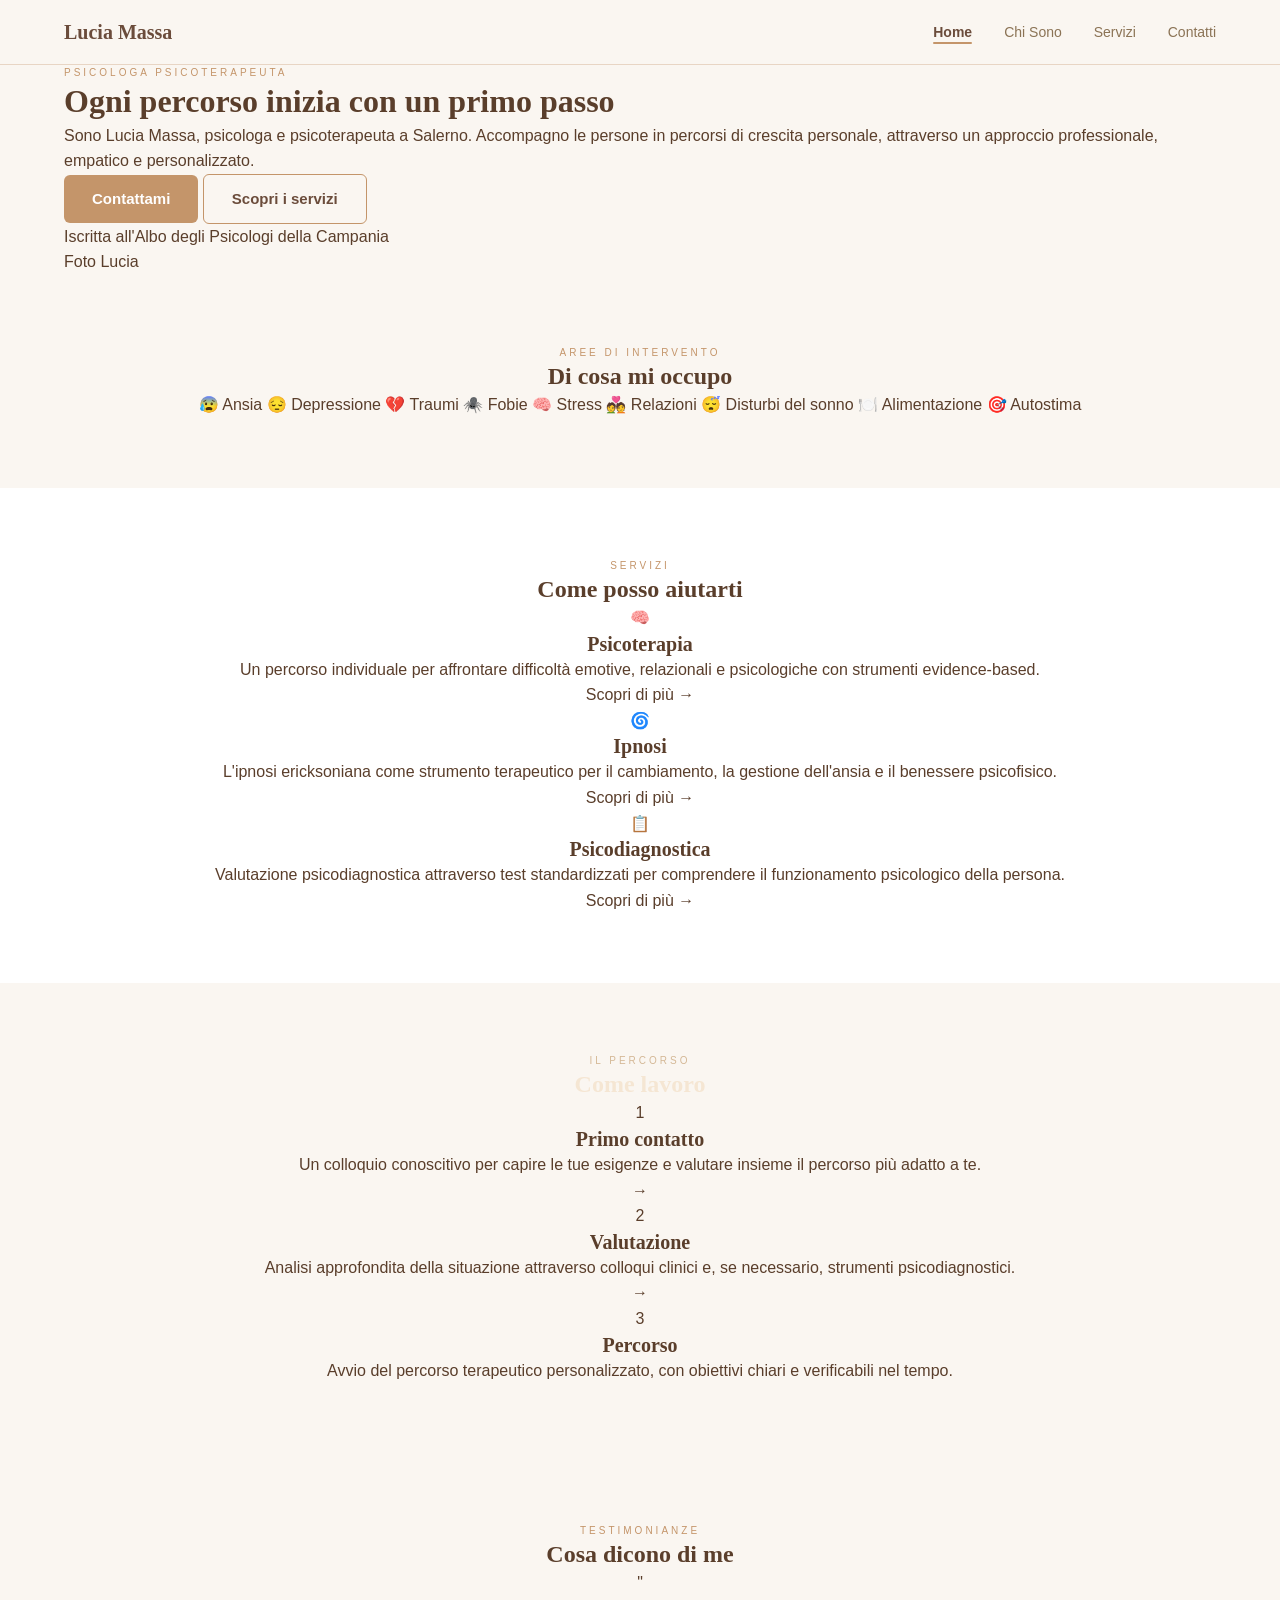
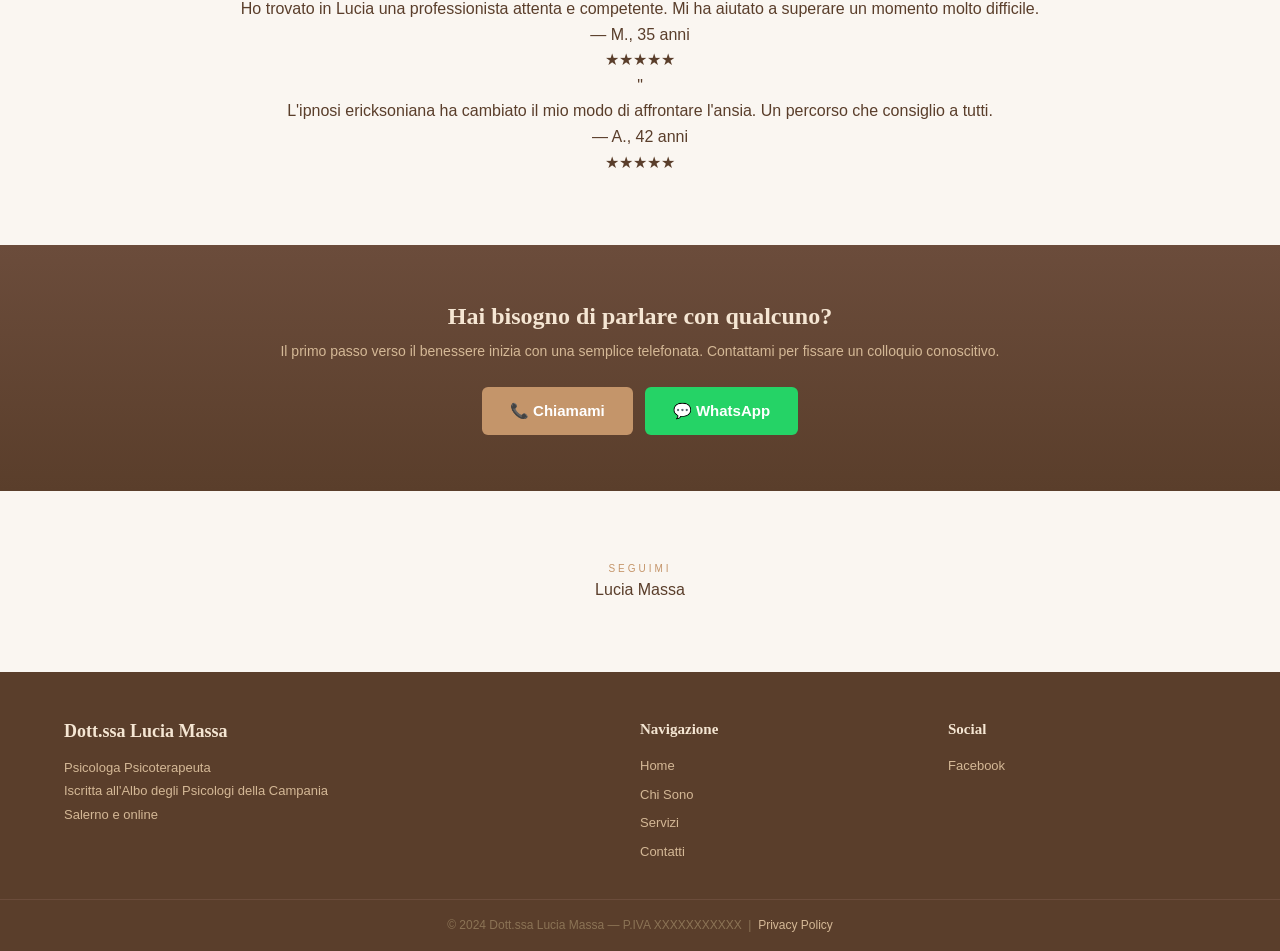
==== index.html @ ddd85e01 "feat: add homepage HTML with all 9 sections" ====
<!DOCTYPE html>
<html lang="it">
<head>
  <meta charset="UTF-8">
  <meta name="viewport" content="width=device-width, initial-scale=1.0">
  <title>Dott.ssa Lucia Massa — Psicologa Psicoterapeuta Salerno</title>
  <meta name="description" content="Dott.ssa Lucia Massa, Psicologa Psicoterapeuta a Salerno. Psicoterapia, ipnosi ericksoniana e psicodiagnostica per adulti. Prenota il tuo primo colloquio.">

  <!-- Open Graph -->
  <meta property="og:title" content="Dott.ssa Lucia Massa — Psicologa Psicoterapeuta Salerno">
  <meta property="og:description" content="Psicologa Psicoterapeuta a Salerno. Psicoterapia individuale, ipnosi ericksoniana e psicodiagnostica. Prenota il tuo primo colloquio.">
  <meta property="og:type" content="website">
  <meta property="og:locale" content="it_IT">

  <!-- Schema.org JSON-LD -->
  <script type="application/ld+json">
  {
    "@context": "https://schema.org",
    "@type": "PsychologicalTreatment",
    "name": "Studio di Psicologia e Psicoterapia Lucia Massa",
    "provider": {
      "@type": "Person",
      "name": "Lucia Massa",
      "jobTitle": "Psicologa Psicoterapeuta",
      "address": {
        "@type": "PostalAddress",
        "addressLocality": "Salerno",
        "addressCountry": "IT"
      }
    }
  }
  </script>

  <link rel="stylesheet" href="css/style.css">
</head>
<body>

  <!-- Skip link -->
  <a href="#main-content" class="skip-link">Vai al contenuto principale</a>

  <!-- Navbar -->
  <nav class="navbar">
    <div class="container">
      <a href="index.html" class="navbar-logo">Lucia Massa</a>
      <ul class="navbar-links">
        <li><a href="index.html" class="active">Home</a></li>
        <li><a href="chi-sono.html">Chi Sono</a></li>
        <li><a href="servizi.html">Servizi</a></li>
        <li><a href="contatti.html">Contatti</a></li>
      </ul>
      <button class="hamburger" aria-label="Apri menu di navigazione" aria-expanded="false">
        <span></span>
        <span></span>
        <span></span>
      </button>
    </div>
  </nav>

  <!-- Mobile overlay -->
  <div class="mobile-overlay" id="mobileOverlay"></div>

  <!-- Mobile menu -->
  <div class="mobile-menu" id="mobileMenu">
    <a href="index.html" class="active">Home</a>
    <a href="chi-sono.html">Chi Sono</a>
    <a href="servizi.html">Servizi</a>
    <a href="contatti.html">Contatti</a>
  </div>

  <!-- Main content -->
  <main id="main-content">

    <!-- Hero -->
    <section class="hero">
      <div class="container">
        <div class="hero-grid">
          <div class="hero-content">
            <p class="section-label">PSICOLOGA PSICOTERAPEUTA</p>
            <h1>Ogni percorso inizia con un primo passo</h1>
            <p class="hero-subtitle">Sono Lucia Massa, psicologa e psicoterapeuta a Salerno. Accompagno le persone in percorsi di crescita personale, attraverso un approccio professionale, empatico e personalizzato.</p>
            <div class="hero-buttons">
              <a href="contatti.html" class="btn btn-primary">Contattami</a>
              <a href="servizi.html" class="btn btn-outline">Scopri i servizi</a>
            </div>
            <p class="hero-albo">Iscritta all'Albo degli Psicologi della Campania</p>
          </div>
          <div class="hero-image">
            <div class="hero-image-placeholder" aria-label="Foto della Dott.ssa Lucia Massa">Foto Lucia</div>
          </div>
        </div>
      </div>
    </section>

    <!-- Aree di intervento -->
    <section class="aree section-padding fade-in">
      <div class="container" style="text-align: center;">
        <p class="section-label">AREE DI INTERVENTO</p>
        <h2 class="section-title">Di cosa mi occupo</h2>
        <div class="pill-list">
          <span class="pill">😰 Ansia</span>
          <span class="pill">😔 Depressione</span>
          <span class="pill">💔 Traumi</span>
          <span class="pill">🕷️ Fobie</span>
          <span class="pill">🧠 Stress</span>
          <span class="pill">💑 Relazioni</span>
          <span class="pill">😴 Disturbi del sonno</span>
          <span class="pill">🍽️ Alimentazione</span>
          <span class="pill">🎯 Autostima</span>
        </div>
      </div>
    </section>

    <!-- Servizi preview -->
    <section class="servizi-preview section-padding fade-in" style="background-color: var(--white);">
      <div class="container" style="text-align: center;">
        <p class="section-label">SERVIZI</p>
        <h2 class="section-title">Come posso aiutarti</h2>
        <div class="cards-row">
          <a href="servizi.html#psicoterapia" class="service-card">
            <div class="service-icon">🧠</div>
            <h3>Psicoterapia</h3>
            <p>Un percorso individuale per affrontare difficoltà emotive, relazionali e psicologiche con strumenti evidence-based.</p>
            <span class="card-link">Scopri di più →</span>
          </a>
          <a href="servizi.html#ipnosi" class="service-card">
            <div class="service-icon">🌀</div>
            <h3>Ipnosi</h3>
            <p>L'ipnosi ericksoniana come strumento terapeutico per il cambiamento, la gestione dell'ansia e il benessere psicofisico.</p>
            <span class="card-link">Scopri di più →</span>
          </a>
          <a href="servizi.html#psicodiagnostica" class="service-card">
            <div class="service-icon">📋</div>
            <h3>Psicodiagnostica</h3>
            <p>Valutazione psicodiagnostica attraverso test standardizzati per comprendere il funzionamento psicologico della persona.</p>
            <span class="card-link">Scopri di più →</span>
          </a>
        </div>
      </div>
    </section>

    <!-- Come lavoro -->
    <section class="come-lavoro section-padding fade-in">
      <div class="container" style="text-align: center;">
        <p class="section-label" style="color: var(--bg-warm);">IL PERCORSO</p>
        <h2 style="color: var(--bg-secondary);">Come lavoro</h2>
        <div class="steps-row">
          <div class="step">
            <div class="step-number">1</div>
            <h3>Primo contatto</h3>
            <p>Un colloquio conoscitivo per capire le tue esigenze e valutare insieme il percorso più adatto a te.</p>
          </div>
          <span class="step-arrow">→</span>
          <div class="step">
            <div class="step-number">2</div>
            <h3>Valutazione</h3>
            <p>Analisi approfondita della situazione attraverso colloqui clinici e, se necessario, strumenti psicodiagnostici.</p>
          </div>
          <span class="step-arrow">→</span>
          <div class="step">
            <div class="step-number">3</div>
            <h3>Percorso</h3>
            <p>Avvio del percorso terapeutico personalizzato, con obiettivi chiari e verificabili nel tempo.</p>
          </div>
        </div>
      </div>
    </section>

    <!-- Testimonial -->
    <section class="testimonial section-padding fade-in">
      <div class="container" style="text-align: center;">
        <p class="section-label">TESTIMONIANZE</p>
        <h2 class="section-title">Cosa dicono di me</h2>
        <div class="testimonial-grid">
          <div class="testimonial-card">
            <div class="quote-mark">"</div>
            <p class="quote-text">Ho trovato in Lucia una professionista attenta e competente. Mi ha aiutato a superare un momento molto difficile.</p>
            <p class="quote-author">— M., 35 anni</p>
            <p class="stars">★★★★★</p>
          </div>
          <div class="testimonial-card">
            <div class="quote-mark">"</div>
            <p class="quote-text">L'ipnosi ericksoniana ha cambiato il mio modo di affrontare l'ansia. Un percorso che consiglio a tutti.</p>
            <p class="quote-author">— A., 42 anni</p>
            <p class="stars">★★★★★</p>
          </div>
        </div>
      </div>
    </section>

    <!-- CTA finale -->
    <section class="cta-section fade-in">
      <div class="container">
        <h2>Hai bisogno di parlare con qualcuno?</h2>
        <p>Il primo passo verso il benessere inizia con una semplice telefonata. Contattami per fissare un colloquio conoscitivo.</p>
        <div class="cta-buttons">
          <a href="tel:+39XXXXXXXXXX" class="btn btn-primary">📞 Chiamami</a>
          <a href="https://wa.me/39XXXXXXXXXX" class="btn btn-whatsapp" target="_blank" rel="noopener">💬 WhatsApp</a>
        </div>
      </div>
    </section>

    <!-- Social -->
    <section class="social-section section-padding fade-in">
      <div class="container" style="text-align: center;">
        <p class="section-label">SEGUIMI</p>
        <div class="fb-embed-wrapper">
          <!-- Facebook Page Plugin -->
          <div
            class="fb-page"
            data-href="https://www.facebook.com/lucia.massa.106"
            data-tabs="timeline"
            data-width="500"
            data-height="300"
            data-small-header="false"
            data-adapt-container-width="true"
            data-hide-cover="false"
            data-show-facepile="true">
            <blockquote cite="https://www.facebook.com/lucia.massa.106" class="fb-xfbml-parse-ignore">
              <a href="https://www.facebook.com/lucia.massa.106">Lucia Massa</a>
            </blockquote>
          </div>
        </div>
      </div>
    </section>

  </main>

  <!-- Footer -->
  <footer class="footer">
    <div class="container">
      <div class="footer-grid">
        <div class="footer-brand">
          <h3>Dott.ssa Lucia Massa</h3>
          <p>Psicologa Psicoterapeuta<br>
          Iscritta all'Albo degli Psicologi della Campania<br>
          Salerno e online</p>
        </div>
        <div class="footer-nav">
          <h4>Navigazione</h4>
          <nav aria-label="Footer navigation">
            <a href="index.html">Home</a>
            <a href="chi-sono.html">Chi Sono</a>
            <a href="servizi.html">Servizi</a>
            <a href="contatti.html">Contatti</a>
          </nav>
        </div>
        <div class="footer-social">
          <h4>Social</h4>
          <a href="https://www.facebook.com/lucia.massa.106" target="_blank" rel="noopener">Facebook</a>
        </div>
      </div>
    </div>
    <div class="footer-bottom">
      <div class="container">
        <p>© 2024 Dott.ssa Lucia Massa — P.IVA XXXXXXXXXXX &nbsp;|&nbsp; <a href="privacy.html">Privacy Policy</a></p>
      </div>
    </div>
  </footer>

  <!-- Facebook SDK -->
  <div id="fb-root"></div>
  <script async defer crossorigin="anonymous" src="https://connect.facebook.net/it_IT/sdk.js#xfbml=1&version=v19.0"></script>

  <script src="js/main.js" defer></script>

</body>
</html>
---- css/style.css ----
/* ===========================
   CSS RESET
   =========================== */
*, *::before, *::after { margin: 0; padding: 0; box-sizing: border-box; }

/* ===========================
   CUSTOM PROPERTIES
   =========================== */
:root {
  --text-dark: #5a3e2b;
  --text-mid: #6b4c3b;
  --text-light: #8b7355;
  --accent: #c4956a;
  --accent-hover: #b8856a;
  --bg-primary: #faf6f1;
  --bg-secondary: #f5e6d3;
  --bg-tertiary: #e8d5c4;
  --bg-warm: #d4b896;
  --dark-bg: #5a3e2b;
  --dark-mid: #6b4c3b;
  --whatsapp: #25d366;
  --white: #ffffff;
  --shadow-sm: 0 1px 3px rgba(0,0,0,0.06);
  --shadow-md: 0 4px 12px rgba(0,0,0,0.08);
  --shadow-lg: 0 8px 24px rgba(0,0,0,0.12);
  --radius-sm: 6px;
  --radius-md: 10px;
  --radius-lg: 16px;
  --radius-full: 50%;
  --transition: 0.3s ease;
  --max-width: 1200px;
  --font-heading: Georgia, "Times New Roman", serif;
  --font-body: -apple-system, BlinkMacSystemFont, "Segoe UI", Roboto, "Helvetica Neue", Arial, sans-serif;
}

/* ===========================
   BASE
   =========================== */
html {
  scroll-behavior: smooth;
}

body {
  font-family: var(--font-body);
  color: var(--text-dark);
  background-color: var(--bg-primary);
  line-height: 1.6;
  -webkit-font-smoothing: antialiased;
  -moz-osx-font-smoothing: grayscale;
}

img {
  max-width: 100%;
  height: auto;
  display: block;
}

a {
  color: inherit;
  text-decoration: none;
}

ul {
  list-style: none;
}

/* ===========================
   TYPOGRAPHY
   =========================== */
h1, h2, h3, h4 {
  font-family: var(--font-heading);
  color: var(--text-dark);
  line-height: 1.3;
}

h1 { font-size: 2rem; }
h2 { font-size: 1.5rem; }
h3 { font-size: 1.25rem; }

.section-label {
  font-size: 0.625rem;
  color: var(--accent);
  letter-spacing: 3px;
  text-transform: uppercase;
}

.section-title {
  font-family: var(--font-heading);
  font-size: 1.5rem;
  color: var(--text-dark);
}

.section-subtitle {
  font-size: 0.875rem;
  color: var(--text-light);
}

/* ===========================
   LAYOUT
   =========================== */
.container {
  max-width: var(--max-width);
  margin: 0 auto;
  padding: 0 24px;
}

.section-padding {
  padding: 70px 0;
}

/* ===========================
   BUTTONS
   =========================== */
.btn {
  display: inline-flex;
  align-items: center;
  justify-content: center;
  gap: 0.5rem;
  padding: 12px 28px;
  border-radius: var(--radius-sm);
  font-size: 0.9375rem;
  font-weight: 600;
  cursor: pointer;
  transition: var(--transition);
  border: none;
  text-decoration: none;
}

.btn:hover {
  transform: translateY(-1px);
  box-shadow: var(--shadow-md);
}

.btn-primary {
  background-color: var(--accent);
  color: var(--white);
}

.btn-primary:hover {
  background-color: var(--accent-hover);
}

.btn-outline {
  background-color: transparent;
  color: var(--text-mid);
  border: 1.5px solid var(--accent);
}

.btn-outline:hover {
  background-color: var(--accent);
  color: var(--white);
}

.btn-whatsapp {
  background-color: #25d366;
  color: var(--white);
}

.btn-whatsapp:hover {
  background-color: #1fb855;
}

/* ===========================
   SKIP LINK
   =========================== */
.skip-link {
  position: absolute;
  top: -100%;
  left: 0;
  background-color: var(--accent);
  color: var(--white);
  padding: 8px 16px;
  z-index: 1000;
}

.skip-link:focus {
  top: 0;
}

/* ===========================
   SCROLL ANIMATIONS
   =========================== */
.fade-in {
  opacity: 0;
  transform: translateY(20px);
  transition: opacity 0.6s ease, transform 0.6s ease;
}

.fade-in.visible {
  opacity: 1;
  transform: translateY(0);
}

@media (prefers-reduced-motion: reduce) {
  .fade-in {
    opacity: 1;
    transform: none;
    transition: none;
  }
}

/* ===========================
   NAVBAR
   =========================== */
.navbar {
  position: sticky;
  top: 0;
  z-index: 100;
  background-color: var(--bg-primary);
  border-bottom: 1px solid var(--bg-tertiary);
  transition: box-shadow var(--transition);
}

.navbar.scrolled {
  box-shadow: var(--shadow-md);
}

.navbar .container {
  display: flex;
  justify-content: space-between;
  align-items: center;
  padding-top: 16px;
  padding-bottom: 16px;
}

.navbar-logo {
  font-family: var(--font-heading);
  font-size: 1.25rem;
  font-weight: bold;
  color: var(--text-mid);
}

.navbar-links {
  display: flex;
  gap: 2rem;
}

.navbar-links a {
  font-size: 0.875rem;
  color: var(--text-light);
  transition: color var(--transition);
  position: relative;
}

.navbar-links a:hover,
.navbar-links a.active {
  color: var(--text-mid);
  font-weight: 600;
}

.navbar-links a.active::after {
  content: "";
  position: absolute;
  bottom: -4px;
  left: 0;
  right: 0;
  height: 2px;
  background-color: var(--accent);
  border-radius: 1px;
}

/* ===========================
   HAMBURGER
   =========================== */
.hamburger {
  display: none;
  flex-direction: column;
  gap: 5px;
  cursor: pointer;
  padding: 4px;
  background: none;
  border: none;
}

.hamburger span {
  display: block;
  width: 24px;
  height: 2px;
  background-color: var(--text-mid);
  transition: transform var(--transition), opacity var(--transition);
}

.hamburger.open span:first-child {
  transform: rotate(45deg) translate(5px, 5px);
}

.hamburger.open span:nth-child(2) {
  opacity: 0;
}

.hamburger.open span:last-child {
  transform: rotate(-45deg) translate(5px, -5px);
}

/* ===========================
   MOBILE MENU
   =========================== */
.mobile-menu {
  position: fixed;
  top: 0;
  right: -100%;
  width: 280px;
  height: 100vh;
  background-color: var(--bg-primary);
  z-index: 99;
  padding: 80px 32px 32px;
  transition: right var(--transition);
  box-shadow: var(--shadow-lg);
}

.mobile-menu.open {
  right: 0;
}

.mobile-menu a {
  display: block;
  font-size: 1.125rem;
  color: var(--text-mid);
  padding: 16px 0;
  border-bottom: 1px solid var(--bg-tertiary);
  transition: color var(--transition);
}

.mobile-menu a:hover,
.mobile-menu a.active {
  color: var(--accent);
  font-weight: bold;
}

.mobile-overlay {
  display: none;
  position: fixed;
  inset: 0;
  background-color: rgba(0, 0, 0, 0.4);
  z-index: 98;
}

.mobile-overlay.open {
  display: block;
}

/* ===========================
   FOOTER
   =========================== */
.footer {
  background-color: var(--dark-bg);
  color: var(--bg-warm);
  padding: 48px 0 0;
}

.footer-grid {
  display: grid;
  grid-template-columns: 2fr 1fr 1fr;
  gap: 40px;
  padding-bottom: 32px;
}

.footer-brand h3 {
  font-family: var(--font-heading);
  color: var(--bg-secondary);
  font-size: 1.125rem;
  margin-bottom: 0.75rem;
}

.footer-brand p {
  font-size: 0.8125rem;
  line-height: 1.8;
  color: var(--bg-warm);
}

.footer-nav h4,
.footer-social h4 {
  font-family: var(--font-heading);
  color: var(--bg-secondary);
  font-size: 0.9375rem;
  margin-bottom: 0.75rem;
}

.footer-nav a,
.footer-social a {
  display: block;
  font-size: 0.8125rem;
  color: var(--bg-warm);
  padding: 4px 0;
  transition: color var(--transition);
}

.footer-nav a:hover,
.footer-social a:hover {
  color: var(--accent);
}

.footer-bottom {
  border-top: 1px solid var(--dark-mid);
  padding: 16px 0;
  text-align: center;
  font-size: 0.75rem;
  color: var(--text-light);
}

.footer-bottom a {
  color: var(--bg-warm);
  transition: color var(--transition);
}

.footer-bottom a:hover {
  color: var(--accent);
}

/* ===========================
   PAGE HEADER
   =========================== */
.page-header {
  background: linear-gradient(var(--bg-secondary), var(--bg-tertiary));
  padding: 48px 0;
  text-align: center;
}

/* ===========================
   CTA SECTION
   =========================== */
.cta-section {
  background: linear-gradient(var(--dark-mid), var(--dark-bg));
  padding: 56px 0;
  text-align: center;
}

.cta-section h2 {
  font-family: var(--font-heading);
  color: var(--bg-secondary);
  font-size: 1.5rem;
  margin-bottom: 0.5rem;
}

.cta-section p {
  color: var(--bg-warm);
  font-size: 0.875rem;
  margin-bottom: 1.5rem;
}

.cta-buttons {
  display: flex;
  gap: 12px;
  justify-content: center;
  flex-wrap: wrap;
}
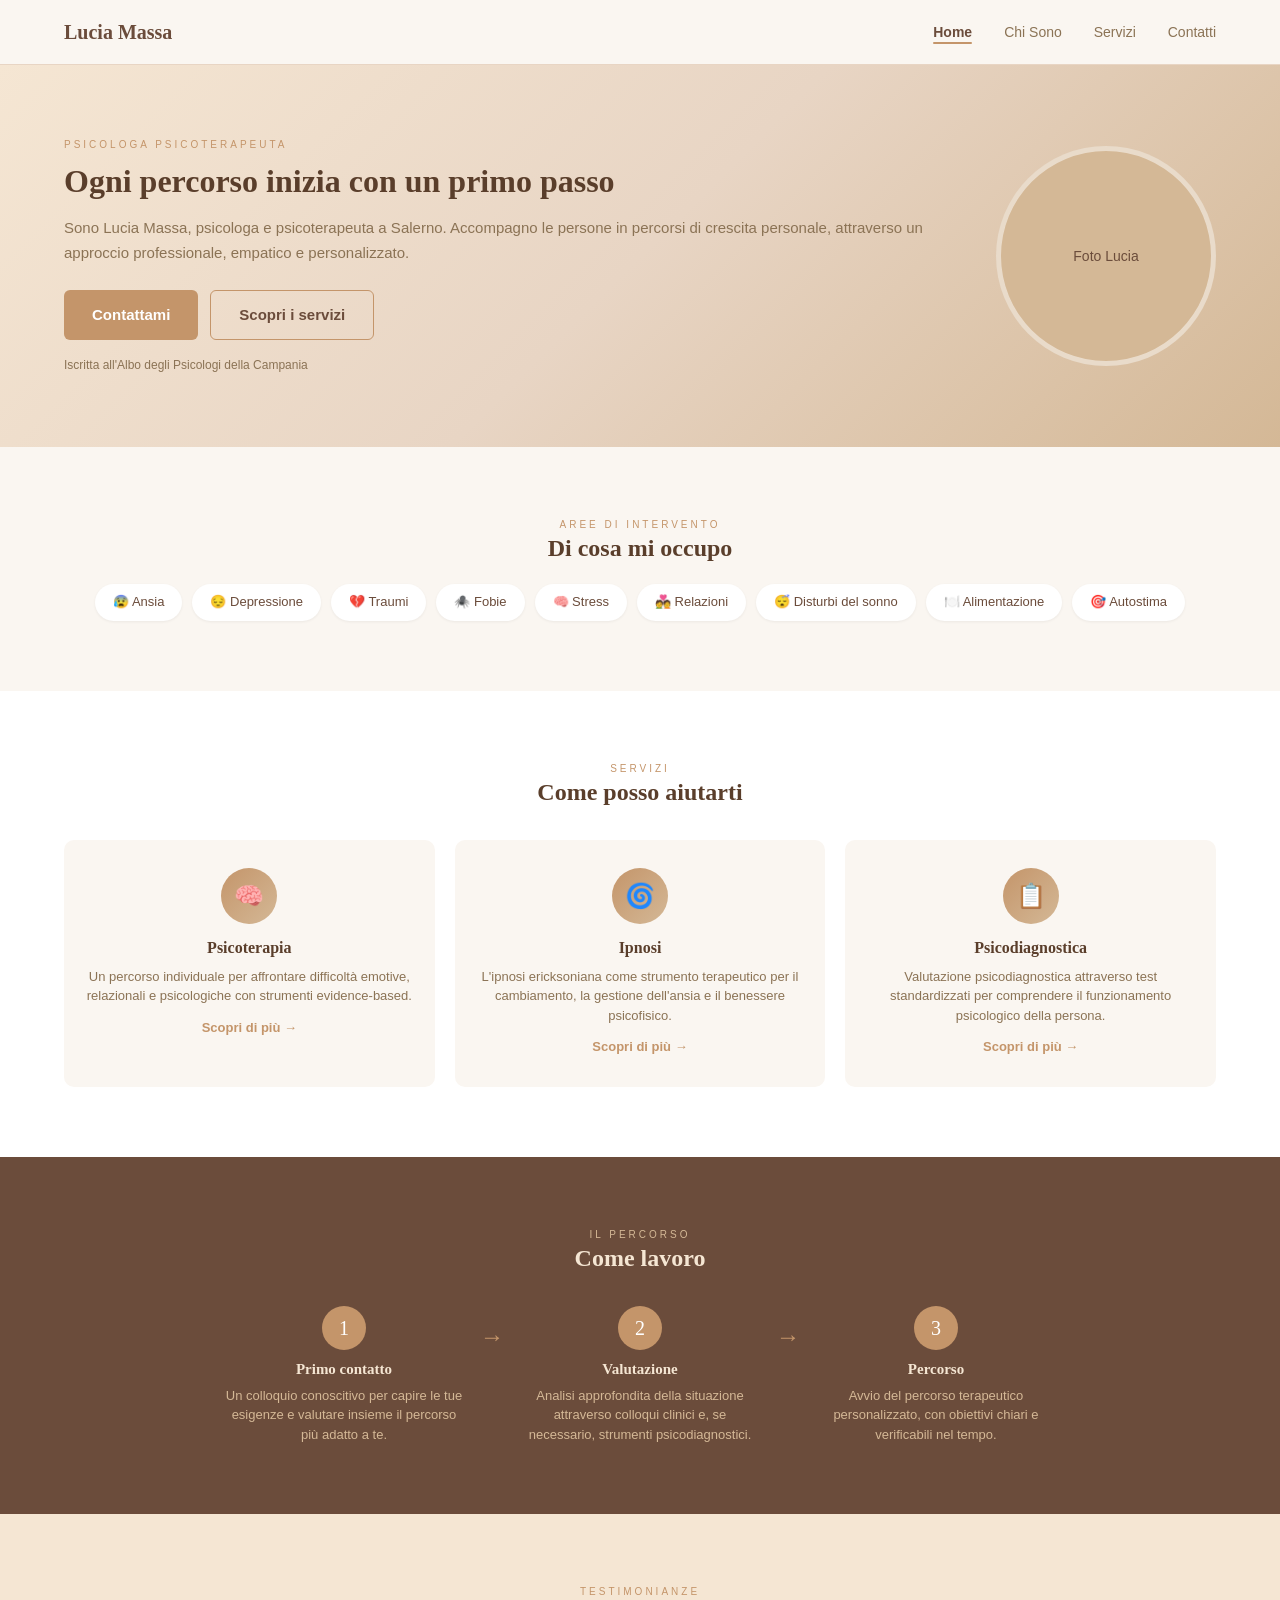
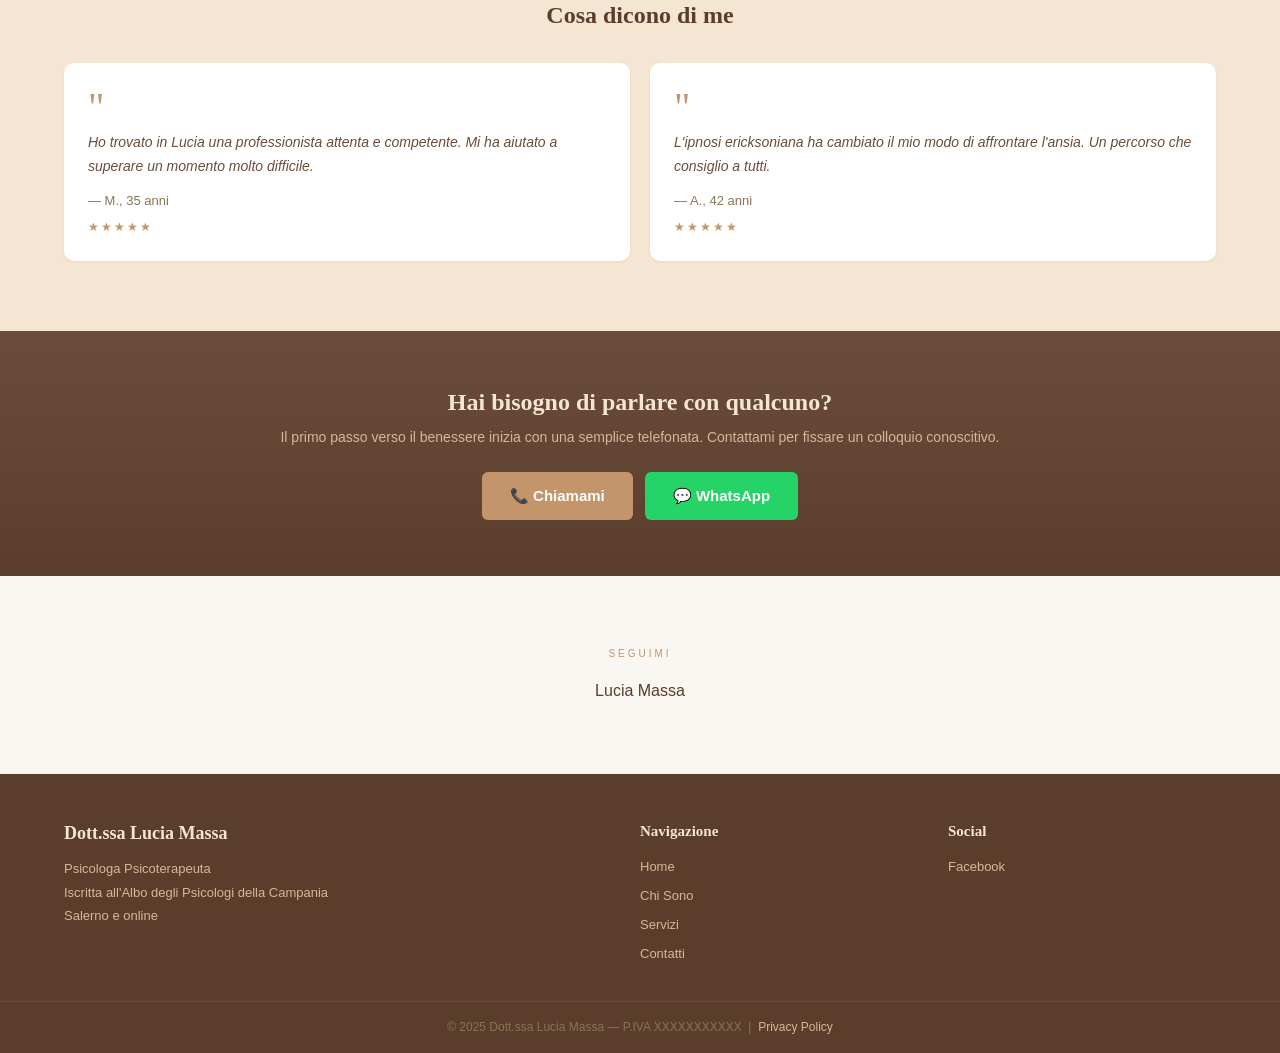
==== commit a46249ef: "fix: address code review issues (a11y, SEO, form validation) Co-Authored-By: Claude Opus 4.6 <norepl" ====
--- a/index.html
+++ b/index.html
@@ -11,6 +11,8 @@
   <meta property="og:description" content="Psicologa Psicoterapeuta a Salerno. Psicoterapia individuale, ipnosi ericksoniana e psicodiagnostica. Prenota il tuo primo colloquio.">
   <meta property="og:type" content="website">
   <meta property="og:locale" content="it_IT">
+  <meta property="og:image" content="img/lucia-hero.jpg">
+  <!-- TODO: Add og:url with final domain -->
 
   <!-- Schema.org JSON-LD -->
   <script type="application/ld+json">
@@ -252,7 +254,7 @@
     </div>
     <div class="footer-bottom">
       <div class="container">
-        <p>© 2024 Dott.ssa Lucia Massa — P.IVA XXXXXXXXXXX &nbsp;|&nbsp; <a href="privacy.html">Privacy Policy</a></p>
+        <p>© 2025 Dott.ssa Lucia Massa — P.IVA XXXXXXXXXXX &nbsp;|&nbsp; <a href="privacy.html">Privacy Policy</a></p>
       </div>
     </div>
   </footer>
--- a/css/style.css
+++ b/css/style.css
@@ -191,7 +191,21 @@
   transform: translateY(0);
 }
 
+/* ===== FOCUS STYLES ===== */
+a:focus-visible,
+button:focus-visible,
+input:focus-visible,
+select:focus-visible,
+textarea:focus-visible {
+  outline: 2px solid var(--accent);
+  outline-offset: 2px;
+}
+
 @media (prefers-reduced-motion: reduce) {
+  html {
+    scroll-behavior: auto;
+  }
+
   .fade-in {
     opacity: 1;
     transform: none;
@@ -444,3 +458,970 @@
   justify-content: center;
   flex-wrap: wrap;
 }
+
+/* ===========================
+   HERO
+   =========================== */
+.hero {
+  background: linear-gradient(135deg, var(--bg-secondary) 0%, var(--bg-tertiary) 50%, var(--bg-warm) 100%);
+  padding: 72px 0;
+}
+
+.hero-grid {
+  display: flex;
+  align-items: center;
+  gap: 48px;
+}
+
+.hero-content {
+  flex: 1;
+}
+
+.hero-content h1 {
+  font-size: 2rem;
+  margin-top: 0.5rem;
+  margin-bottom: 0.75rem;
+}
+
+.hero-subtitle {
+  font-size: 0.9375rem;
+  color: var(--text-light);
+  line-height: 1.7;
+  margin-bottom: 1.5rem;
+}
+
+.hero-buttons {
+  display: flex;
+  gap: 12px;
+  margin-bottom: 1rem;
+  flex-wrap: wrap;
+}
+
+.hero-albo {
+  font-size: 0.75rem;
+  color: var(--text-light);
+}
+
+.hero-image {
+  flex-shrink: 0;
+}
+
+.hero-image img,
+.hero-image-placeholder {
+  width: 220px;
+  height: 220px;
+  border-radius: var(--radius-full);
+  object-fit: cover;
+  border: 5px solid rgba(255, 255, 255, 0.5);
+}
+
+.hero-image-placeholder {
+  background-color: var(--bg-warm);
+  display: flex;
+  align-items: center;
+  justify-content: center;
+  font-size: 0.875rem;
+  color: var(--text-mid);
+}
+
+/* ===========================
+   PILLS
+   =========================== */
+.pill-list {
+  display: flex;
+  flex-wrap: wrap;
+  gap: 10px;
+  justify-content: center;
+  margin-top: 1.25rem;
+}
+
+.pill {
+  background-color: var(--white);
+  padding: 8px 18px;
+  border-radius: 24px;
+  font-size: 0.8125rem;
+  color: var(--text-mid);
+  box-shadow: var(--shadow-sm);
+  transition: var(--transition);
+}
+
+.pill:hover {
+  transform: translateY(-2px);
+  box-shadow: var(--shadow-md);
+}
+
+/* ===========================
+   SERVICE CARDS
+   =========================== */
+.cards-row {
+  display: grid;
+  grid-template-columns: repeat(3, 1fr);
+  gap: 20px;
+  margin-top: 2rem;
+}
+
+.service-card {
+  background-color: var(--bg-primary);
+  border-radius: var(--radius-md);
+  padding: 28px 20px;
+  text-align: center;
+  transition: var(--transition);
+  display: block;
+}
+
+.service-card:hover {
+  transform: translateY(-4px);
+  box-shadow: var(--shadow-md);
+}
+
+.service-icon {
+  width: 56px;
+  height: 56px;
+  border-radius: var(--radius-full);
+  background: linear-gradient(135deg, var(--accent), var(--bg-warm));
+  display: flex;
+  align-items: center;
+  justify-content: center;
+  font-size: 1.5rem;
+  margin: 0 auto 14px;
+}
+
+.service-card h3 {
+  font-size: 1rem;
+  margin-bottom: 0.5rem;
+}
+
+.service-card p {
+  font-size: 0.8125rem;
+  color: var(--text-light);
+  line-height: 1.5;
+}
+
+.card-link {
+  display: inline-block;
+  margin-top: 12px;
+  font-size: 0.8125rem;
+  color: var(--accent);
+  font-weight: bold;
+}
+
+/* ===========================
+   COME LAVORO
+   =========================== */
+.come-lavoro {
+  background-color: var(--dark-mid);
+}
+
+.steps-row {
+  display: flex;
+  align-items: flex-start;
+  justify-content: center;
+  gap: 16px;
+  margin-top: 2rem;
+  flex-wrap: wrap;
+}
+
+.step {
+  flex: 1;
+  max-width: 240px;
+  text-align: center;
+}
+
+.step-number {
+  width: 44px;
+  height: 44px;
+  border-radius: var(--radius-full);
+  background-color: var(--accent);
+  color: var(--white);
+  display: flex;
+  align-items: center;
+  justify-content: center;
+  font-family: var(--font-heading);
+  font-size: 1.25rem;
+  margin: 0 auto 10px;
+}
+
+.step h3 {
+  color: var(--bg-secondary);
+  font-size: 0.9375rem;
+  margin-bottom: 0.375rem;
+}
+
+.step p {
+  color: var(--bg-warm);
+  font-size: 0.8125rem;
+  line-height: 1.5;
+}
+
+.step-arrow {
+  color: var(--accent);
+  font-size: 1.5rem;
+  margin-top: 12px;
+  flex-shrink: 0;
+}
+
+/* ===========================
+   TESTIMONIAL
+   =========================== */
+.testimonial {
+  background-color: var(--bg-secondary);
+}
+
+.testimonial-grid {
+  display: grid;
+  grid-template-columns: repeat(2, 1fr);
+  gap: 20px;
+  margin-top: 2rem;
+}
+
+.testimonial-card {
+  background-color: var(--white);
+  border-radius: var(--radius-md);
+  padding: 24px;
+  box-shadow: var(--shadow-sm);
+  text-align: left;
+}
+
+.quote-mark {
+  font-size: 2.5rem;
+  color: var(--accent);
+  font-family: var(--font-heading);
+  line-height: 1;
+  margin-bottom: 0.25rem;
+}
+
+.quote-text {
+  font-size: 0.875rem;
+  color: var(--text-mid);
+  line-height: 1.7;
+  font-style: italic;
+}
+
+.quote-author {
+  font-size: 0.8125rem;
+  color: var(--text-light);
+  margin-top: 12px;
+}
+
+.stars {
+  color: var(--accent);
+  font-size: 0.75rem;
+  margin-top: 6px;
+  letter-spacing: 2px;
+}
+
+/* ===========================
+   SOCIAL SECTION
+   =========================== */
+.social-section {
+  background-color: var(--bg-primary);
+}
+
+.fb-embed-wrapper {
+  margin-top: 1rem;
+  display: flex;
+  justify-content: center;
+}
+
+/* ===========================
+   QUOTE SECTION
+   =========================== */
+.quote-section {
+  background-color: var(--dark-mid);
+  padding: 36px 24px;
+  text-align: center;
+}
+
+.quote-section blockquote {
+  font-family: var(--font-heading);
+  font-size: 1.125rem;
+  background-color: var(--bg-secondary);
+  font-style: italic;
+  line-height: 1.6;
+  max-width: 700px;
+  margin: 0 auto;
+  padding: 24px 32px;
+  border-radius: var(--radius-md);
+  color: var(--text-dark);
+}
+
+/* ===========================
+   BIO SECTION
+   =========================== */
+.bio-section {
+  padding: 64px 0;
+}
+
+.bio-grid {
+  display: flex;
+  gap: 32px;
+  align-items: flex-start;
+}
+
+.bio-photo,
+.bio-photo-placeholder {
+  width: 220px;
+  min-height: 280px;
+  border-radius: var(--radius-md);
+  object-fit: cover;
+  flex-shrink: 0;
+}
+
+.bio-photo-placeholder {
+  background-color: var(--bg-warm);
+  display: flex;
+  align-items: center;
+  justify-content: center;
+  font-size: 0.875rem;
+  color: var(--text-mid);
+}
+
+.bio-text h2 {
+  font-size: 1.25rem;
+  margin-bottom: 0.75rem;
+}
+
+.bio-text p {
+  font-size: 0.9375rem;
+  color: var(--text-mid);
+  line-height: 1.7;
+  margin-bottom: 0.75rem;
+}
+
+.bio-albo {
+  font-size: 0.8125rem;
+  color: var(--text-light);
+  margin-top: 1rem;
+}
+
+/* ===========================
+   APPROACH SECTION
+   =========================== */
+.approach-section {
+  background-color: var(--white);
+  padding: 64px 0;
+}
+
+.approach-grid {
+  display: grid;
+  grid-template-columns: repeat(3, 1fr);
+  gap: 20px;
+  margin-top: 2rem;
+}
+
+.approach-card {
+  background-color: var(--bg-primary);
+  border-radius: var(--radius-md);
+  padding: 24px;
+  text-align: center;
+}
+
+.card-emoji {
+  font-size: 2rem;
+  margin-bottom: 0.75rem;
+}
+
+.approach-card h3 {
+  font-size: 0.9375rem;
+  margin-bottom: 0.5rem;
+}
+
+.approach-card p {
+  font-size: 0.8125rem;
+  color: var(--text-light);
+  line-height: 1.5;
+}
+
+/* ===========================
+   TIMELINE SECTION
+   =========================== */
+.timeline-section {
+  padding: 64px 0;
+}
+
+.timeline {
+  max-width: 500px;
+  margin: 2rem auto 0;
+}
+
+.timeline-item {
+  display: flex;
+  gap: 16px;
+  align-items: flex-start;
+  position: relative;
+}
+
+.timeline-dot {
+  width: 10px;
+  height: 10px;
+  border-radius: var(--radius-full);
+  background-color: var(--accent);
+  margin-top: 6px;
+  flex-shrink: 0;
+}
+
+.timeline-content {
+  border-left: 2px solid var(--bg-tertiary);
+  padding-left: 16px;
+  padding-bottom: 24px;
+  text-align: left;
+}
+
+.timeline-item:last-child .timeline-content {
+  border-left: none;
+  padding-bottom: 0;
+}
+
+.timeline-year {
+  font-size: 0.6875rem;
+  color: var(--accent);
+  font-weight: bold;
+  text-transform: uppercase;
+  letter-spacing: 1px;
+}
+
+.timeline-content h3 {
+  font-size: 0.9375rem;
+  margin-top: 2px;
+}
+
+.timeline-content p {
+  font-size: 0.8125rem;
+  color: var(--text-light);
+}
+
+/* ===========================
+   STUDIO SECTION
+   =========================== */
+.studio-section {
+  background-color: var(--white);
+  padding: 64px 0;
+}
+
+.studio-grid {
+  display: grid;
+  grid-template-columns: repeat(3, 1fr);
+  gap: 12px;
+  margin-top: 1.5rem;
+}
+
+.studio-grid img,
+.studio-placeholder {
+  width: 100%;
+  height: 180px;
+  border-radius: var(--radius-md);
+  object-fit: cover;
+}
+
+.studio-placeholder {
+  background-color: var(--bg-tertiary);
+  display: flex;
+  align-items: center;
+  justify-content: center;
+  font-size: 0.8125rem;
+  color: var(--text-mid);
+}
+
+/* ===========================
+   SERVICE BLOCKS
+   =========================== */
+.service-block {
+  padding: 40px 0;
+  background-color: var(--bg-primary);
+}
+
+.service-block.alt-bg {
+  background-color: var(--white);
+}
+
+.service-block-content {
+  display: flex;
+  gap: 24px;
+  align-items: flex-start;
+}
+
+.service-block-icon {
+  width: 60px;
+  height: 60px;
+  border-radius: var(--radius-full);
+  background: linear-gradient(135deg, var(--accent), var(--bg-warm));
+  display: flex;
+  align-items: center;
+  justify-content: center;
+  font-size: 1.75rem;
+  flex-shrink: 0;
+}
+
+.service-block-text h2 {
+  font-size: 1.25rem;
+  margin-bottom: 0.5rem;
+}
+
+.service-block-text > p {
+  font-size: 0.9375rem;
+  color: var(--text-mid);
+  line-height: 1.7;
+  margin-bottom: 1rem;
+}
+
+.service-meta {
+  display: flex;
+  flex-wrap: wrap;
+  gap: 16px;
+  margin-bottom: 1rem;
+}
+
+.service-meta span {
+  font-size: 0.8125rem;
+  color: var(--text-light);
+}
+
+.service-tags {
+  display: flex;
+  flex-wrap: wrap;
+  gap: 6px;
+}
+
+.service-tags .pill {
+  font-size: 0.75rem;
+  padding: 4px 12px;
+}
+
+.service-tags-label {
+  font-size: 0.875rem;
+  color: var(--text-dark);
+  font-weight: bold;
+  margin-bottom: 0.5rem;
+}
+
+.service-divider {
+  height: 1px;
+  background-color: var(--bg-tertiary);
+  margin: 0 auto;
+  max-width: var(--max-width);
+}
+
+/* ===========================
+   FAQ
+   =========================== */
+.faq-section {
+  background-color: var(--white);
+  padding: 64px 0;
+}
+
+.faq-list {
+  max-width: 700px;
+  margin: 2rem auto 0;
+  display: flex;
+  flex-direction: column;
+  gap: 8px;
+}
+
+.faq-item {
+  background-color: var(--bg-primary);
+  border-radius: var(--radius-sm);
+  overflow: hidden;
+}
+
+.faq-question {
+  width: 100%;
+  display: flex;
+  justify-content: space-between;
+  align-items: center;
+  padding: 14px 18px;
+  background: none;
+  border: none;
+  cursor: pointer;
+  font-size: 0.9375rem;
+  color: var(--text-dark);
+  font-family: var(--font-body);
+  text-align: left;
+}
+
+.faq-icon {
+  color: var(--accent);
+  font-size: 1.25rem;
+  transition: transform var(--transition);
+  flex-shrink: 0;
+}
+
+.faq-item.open .faq-icon {
+  transform: rotate(45deg);
+}
+
+.faq-answer {
+  max-height: 0;
+  overflow: hidden;
+  transition: max-height 0.3s ease;
+}
+
+.faq-answer p {
+  padding: 0 18px 16px;
+  font-size: 0.875rem;
+  color: var(--text-mid);
+  line-height: 1.7;
+}
+
+/* ===========================
+   PRIMA VISITA
+   =========================== */
+.prima-visita {
+  background-color: var(--dark-mid);
+  padding: 40px 0;
+}
+
+.prima-visita-grid {
+  display: grid;
+  grid-template-columns: repeat(4, 1fr);
+  gap: 16px;
+  margin-top: 1.25rem;
+}
+
+.prima-visita-item {
+  text-align: center;
+}
+
+.item-emoji {
+  font-size: 1.75rem;
+  margin-bottom: 0.5rem;
+}
+
+.prima-visita-item p {
+  font-size: 0.8125rem;
+  color: var(--bg-secondary);
+  line-height: 1.5;
+}
+
+/* ===========================
+   CONTACT SECTION
+   =========================== */
+.contact-section {
+  padding: 64px 0;
+}
+
+.contact-grid {
+  display: grid;
+  grid-template-columns: repeat(2, 1fr);
+  gap: 28px;
+}
+
+/* Info card */
+.contact-info-card {
+  background-color: var(--white);
+  border-radius: var(--radius-md);
+  padding: 24px;
+  box-shadow: var(--shadow-sm);
+  margin-bottom: 16px;
+}
+
+.contact-info-card h3 {
+  font-size: 1rem;
+  margin-bottom: 1rem;
+}
+
+.info-row {
+  display: flex;
+  gap: 10px;
+  align-items: flex-start;
+  margin-bottom: 12px;
+}
+
+.info-icon {
+  font-size: 1.125rem;
+  flex-shrink: 0;
+}
+
+.info-label {
+  font-size: 0.8125rem;
+  color: var(--text-dark);
+  font-weight: bold;
+}
+
+.info-value {
+  font-size: 0.8125rem;
+  color: var(--text-light);
+}
+
+.info-value a {
+  color: var(--text-light);
+  transition: color var(--transition);
+}
+
+.info-value a:hover {
+  color: var(--accent);
+}
+
+/* Hours card */
+.hours-card {
+  background-color: var(--white);
+  border-radius: var(--radius-md);
+  padding: 24px;
+  box-shadow: var(--shadow-sm);
+  margin-bottom: 16px;
+}
+
+.hours-card h3 {
+  font-size: 1rem;
+  margin-bottom: 0.75rem;
+}
+
+.hours-card p {
+  font-size: 0.875rem;
+  color: var(--text-mid);
+  line-height: 2;
+}
+
+/* Map embed */
+.map-embed {
+  border-radius: var(--radius-md);
+  overflow: hidden;
+  height: 200px;
+  background-color: var(--bg-warm);
+  display: flex;
+  align-items: center;
+  justify-content: center;
+  font-size: 0.875rem;
+  color: var(--text-mid);
+}
+
+.map-embed iframe {
+  width: 100%;
+  height: 100%;
+  border: 0;
+}
+
+/* Contact form */
+.contact-form-wrapper {
+  background-color: var(--white);
+  border-radius: var(--radius-md);
+  padding: 28px;
+  box-shadow: var(--shadow-sm);
+}
+
+.contact-form-wrapper h3 {
+  font-size: 1rem;
+  margin-bottom: 1.25rem;
+}
+
+.form-group {
+  margin-bottom: 14px;
+}
+
+.form-group label {
+  display: block;
+  font-size: 0.8125rem;
+  color: var(--text-light);
+  margin-bottom: 4px;
+}
+
+.form-group input,
+.form-group select,
+.form-group textarea {
+  width: 100%;
+  padding: 10px 14px;
+  background-color: var(--bg-primary);
+  border: 1px solid var(--bg-tertiary);
+  border-radius: var(--radius-sm);
+  font-size: 0.875rem;
+  color: var(--text-dark);
+  font-family: var(--font-body);
+  transition: border-color var(--transition);
+}
+
+.form-group input:focus-visible,
+.form-group select:focus-visible,
+.form-group textarea:focus-visible {
+  border-color: var(--accent);
+  outline: 2px solid var(--accent);
+  outline-offset: 2px;
+}
+
+.form-group textarea {
+  resize: vertical;
+  min-height: 100px;
+}
+
+.form-checkbox {
+  display: flex;
+  align-items: flex-start;
+  gap: 8px;
+}
+
+.form-checkbox input {
+  width: auto;
+  margin-top: 3px;
+  flex-shrink: 0;
+}
+
+.form-checkbox label {
+  font-size: 0.75rem;
+  color: var(--text-light);
+  line-height: 1.5;
+}
+
+.form-checkbox a {
+  color: var(--accent);
+  text-decoration: underline;
+}
+
+/* ===========================
+   RESPONSIVE — TABLET (max-width: 1024px)
+   =========================== */
+@media (max-width: 1024px) {
+  .hero-content h1 {
+    font-size: 1.75rem;
+  }
+
+  .hero-image img,
+  .hero-image-placeholder {
+    width: 180px;
+    height: 180px;
+  }
+
+  .cards-row {
+    grid-template-columns: repeat(2, 1fr);
+  }
+
+  .footer-grid {
+    grid-template-columns: 1fr 1fr;
+    gap: 24px;
+  }
+}
+
+/* ===========================
+   RESPONSIVE — MOBILE (max-width: 768px)
+   =========================== */
+@media (max-width: 768px) {
+  .navbar-links {
+    display: none;
+  }
+
+  .hamburger {
+    display: flex;
+  }
+
+  .hero {
+    padding: 48px 0;
+  }
+
+  .hero-grid {
+    flex-direction: column-reverse;
+    align-items: center;
+    text-align: center;
+    gap: 24px;
+  }
+
+  .hero-buttons {
+    justify-content: center;
+  }
+
+  .hero-image img,
+  .hero-image-placeholder {
+    width: 160px;
+    height: 160px;
+  }
+
+  .section-padding {
+    padding: 48px 0;
+  }
+
+  .section-title {
+    font-size: 1.25rem;
+  }
+
+  .cards-row {
+    grid-template-columns: 1fr;
+    gap: 16px;
+  }
+
+  .steps-row {
+    flex-direction: column;
+    align-items: center;
+    gap: 20px;
+  }
+
+  .step-arrow {
+    display: none;
+  }
+
+  .step {
+    max-width: 100%;
+  }
+
+  .testimonial-grid {
+    grid-template-columns: 1fr;
+  }
+
+  .cta-buttons {
+    flex-direction: column;
+    align-items: center;
+  }
+
+  .footer-grid {
+    grid-template-columns: 1fr;
+    gap: 24px;
+    text-align: center;
+  }
+
+  .bio-grid {
+    flex-direction: column;
+    align-items: center;
+    text-align: center;
+  }
+
+  .bio-photo {
+    width: 180px;
+    height: 220px;
+  }
+
+  .approach-grid {
+    grid-template-columns: 1fr;
+  }
+
+  .studio-grid {
+    grid-template-columns: 1fr;
+  }
+
+  .service-block-content {
+    flex-direction: column;
+    align-items: center;
+    text-align: center;
+  }
+
+  .contact-grid {
+    grid-template-columns: 1fr;
+  }
+
+  .contact-right {
+    order: -1;
+  }
+
+  .prima-visita-grid {
+    grid-template-columns: repeat(2, 1fr);
+  }
+}
+
+/* ===========================
+   RESPONSIVE — SMALL MOBILE (max-width: 480px)
+   =========================== */
+@media (max-width: 480px) {
+  h1 {
+    font-size: 1.5rem;
+  }
+
+  .btn {
+    padding: 10px 20px;
+    font-size: 0.875rem;
+    width: 100%;
+    justify-content: center;
+  }
+
+  .hero-buttons {
+    flex-direction: column;
+    width: 100%;
+  }
+
+  .prima-visita-grid {
+    grid-template-columns: 1fr;
+  }
+}
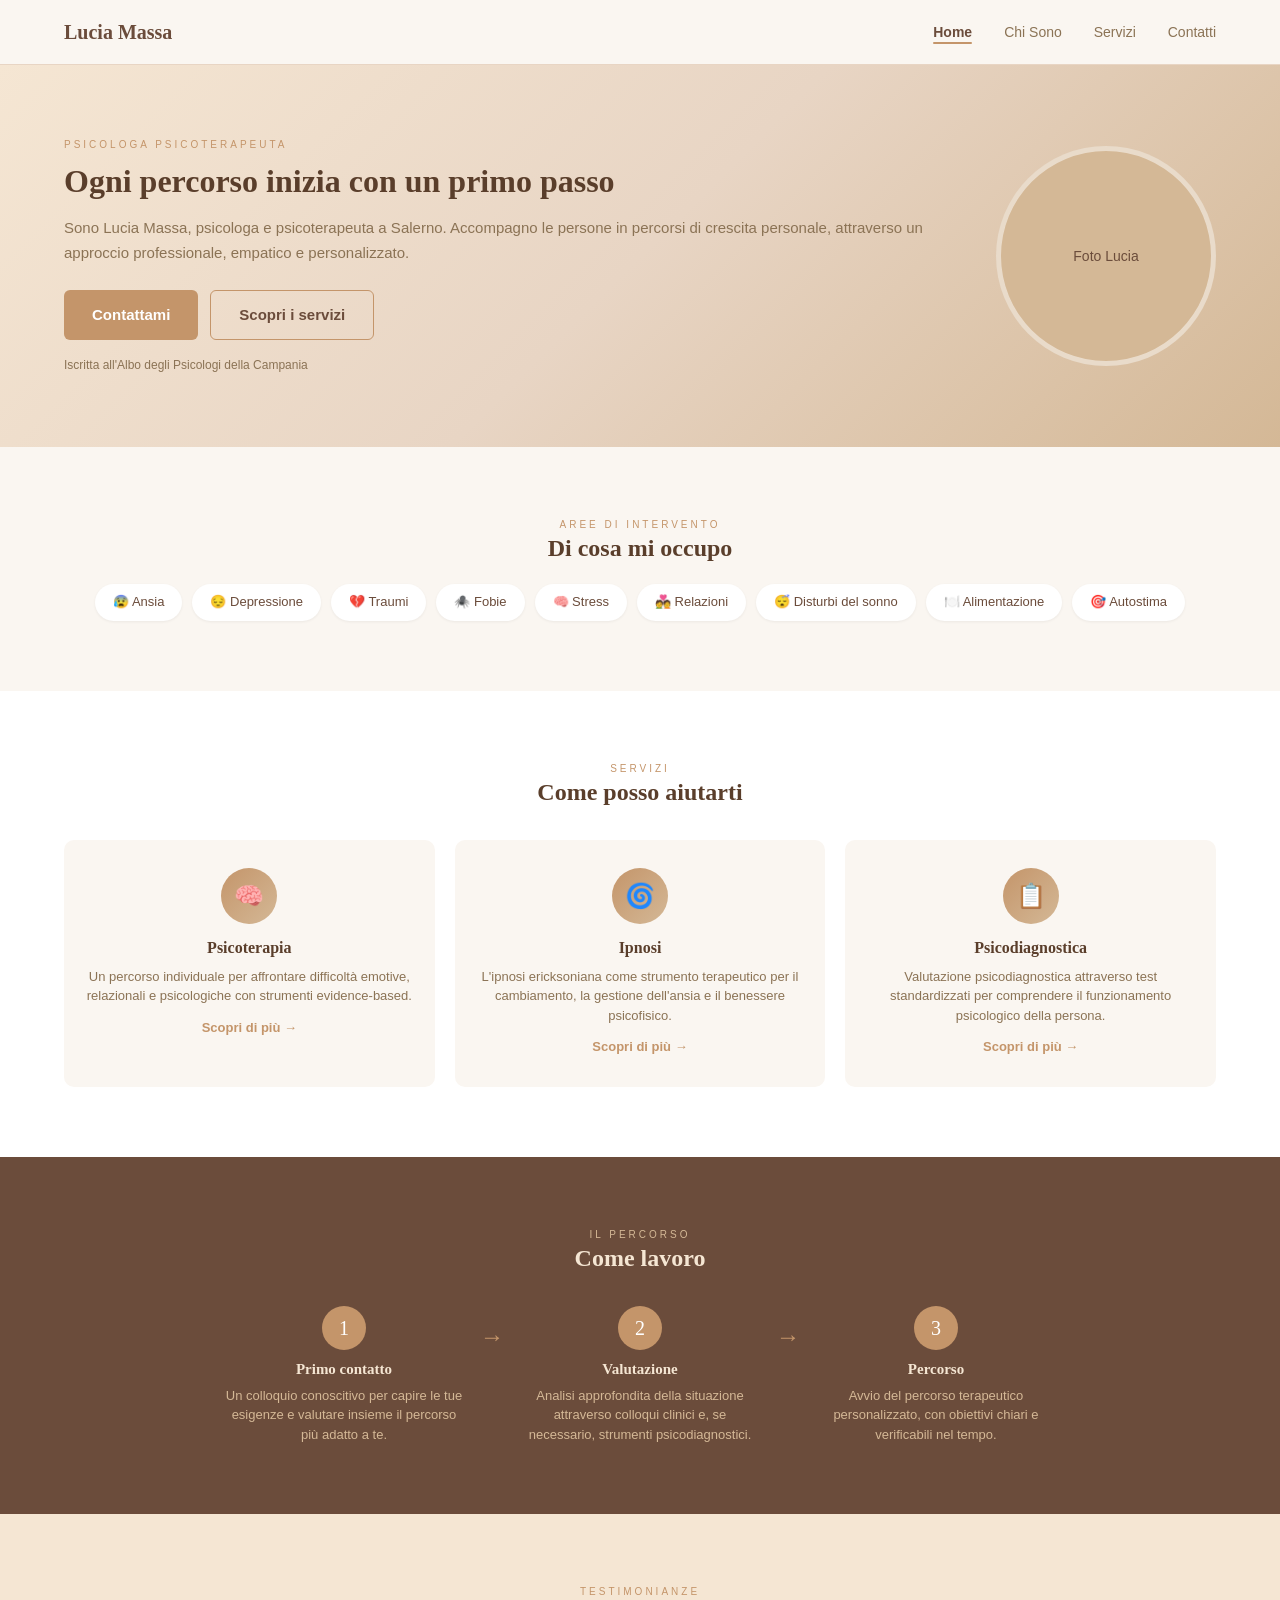
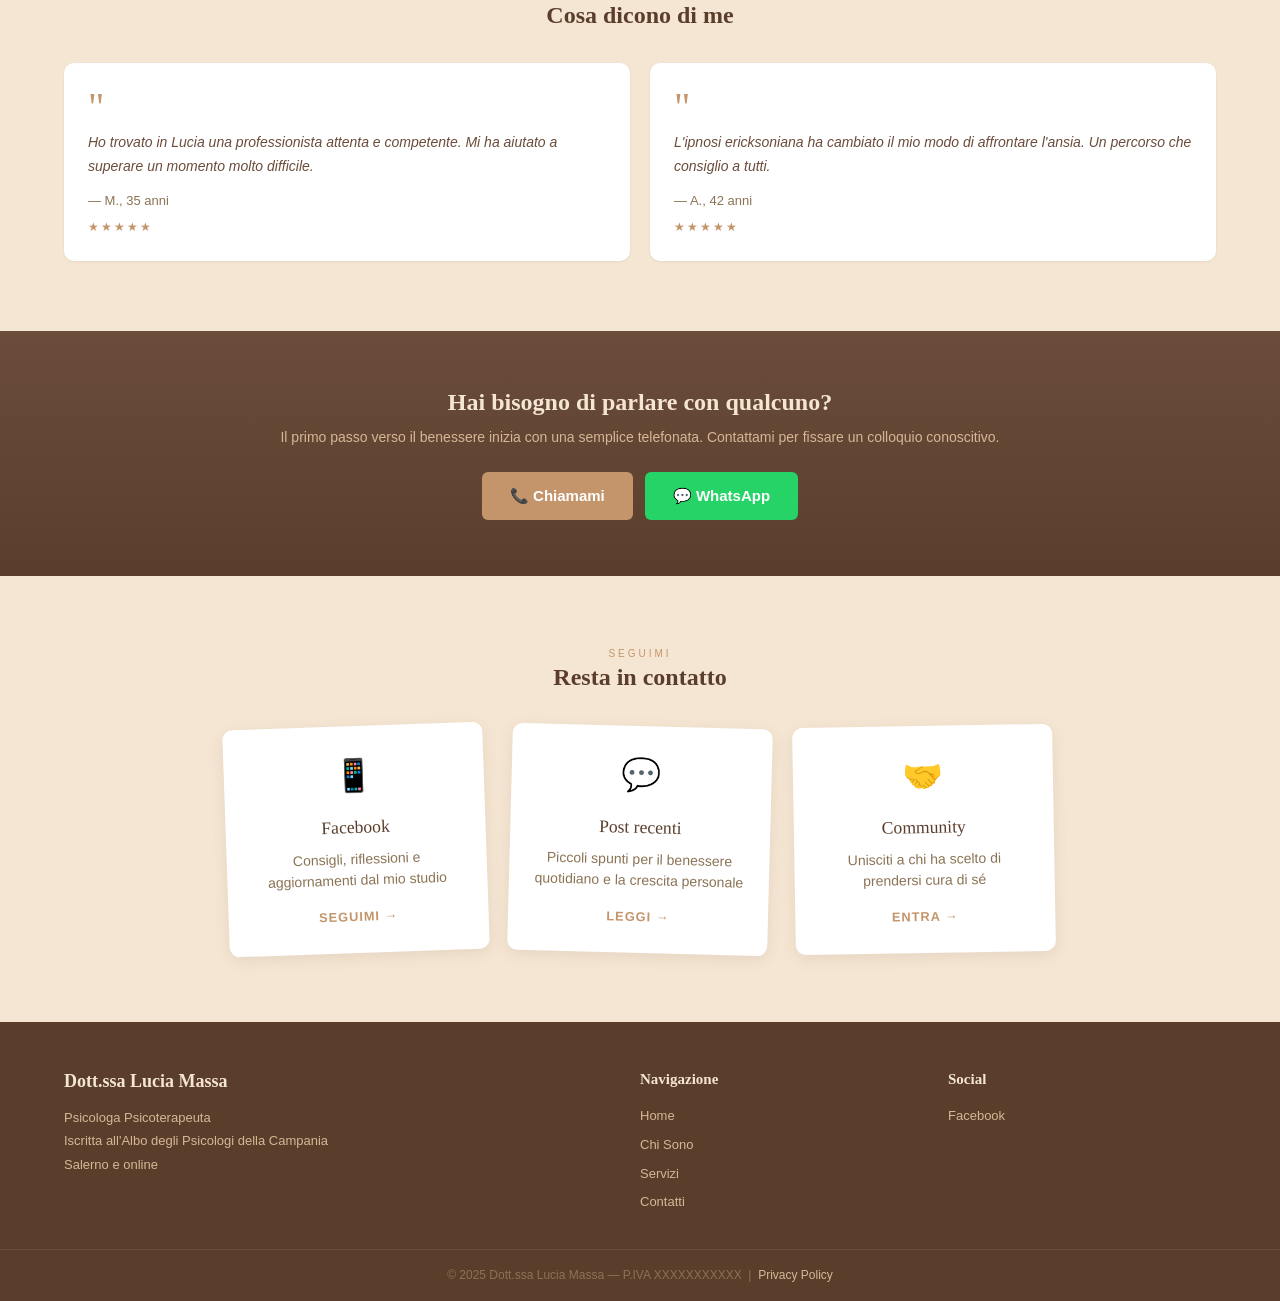
==== commit 03bf2f8b: "feat: replace Facebook plugin with tilted social cards Removed heavy Facebook SDK dependency. Added " ====
--- a/index.html
+++ b/index.html
@@ -205,22 +205,26 @@
     <section class="social-section section-padding fade-in">
       <div class="container" style="text-align: center;">
         <p class="section-label">SEGUIMI</p>
-        <div class="fb-embed-wrapper">
-          <!-- Facebook Page Plugin -->
-          <div
-            class="fb-page"
-            data-href="https://www.facebook.com/lucia.massa.106"
-            data-tabs="timeline"
-            data-width="500"
-            data-height="300"
-            data-small-header="false"
-            data-adapt-container-width="true"
-            data-hide-cover="false"
-            data-show-facepile="true">
-            <blockquote cite="https://www.facebook.com/lucia.massa.106" class="fb-xfbml-parse-ignore">
-              <a href="https://www.facebook.com/lucia.massa.106">Lucia Massa</a>
-            </blockquote>
-          </div>
+        <h2>Resta in contatto</h2>
+        <div class="social-cards">
+          <a href="https://www.facebook.com/lucia.massa.106" target="_blank" rel="noopener" class="social-card">
+            <div class="social-card-icon">📱</div>
+            <p class="social-card-title">Facebook</p>
+            <p class="social-card-text">Consigli, riflessioni e aggiornamenti dal mio studio</p>
+            <span class="social-card-cta">Seguimi →</span>
+          </a>
+          <a href="https://www.facebook.com/lucia.massa.106" target="_blank" rel="noopener" class="social-card">
+            <div class="social-card-icon">💬</div>
+            <p class="social-card-title">Post recenti</p>
+            <p class="social-card-text">Piccoli spunti per il benessere quotidiano e la crescita personale</p>
+            <span class="social-card-cta">Leggi →</span>
+          </a>
+          <a href="https://www.facebook.com/lucia.massa.106" target="_blank" rel="noopener" class="social-card">
+            <div class="social-card-icon">🤝</div>
+            <p class="social-card-title">Community</p>
+            <p class="social-card-text">Unisciti a chi ha scelto di prendersi cura di sé</p>
+            <span class="social-card-cta">Entra →</span>
+          </a>
         </div>
       </div>
     </section>
@@ -261,7 +265,6 @@
 
   <!-- Facebook SDK -->
   <div id="fb-root"></div>
-  <script async defer crossorigin="anonymous" src="https://connect.facebook.net/it_IT/sdk.js#xfbml=1&version=v19.0"></script>
 
   <script src="js/main.js" defer></script>
 
--- a/css/style.css
+++ b/css/style.css
@@ -714,13 +714,72 @@
    SOCIAL SECTION
    =========================== */
 .social-section {
-  background-color: var(--bg-primary);
-}
-
-.fb-embed-wrapper {
+  background-color: var(--bg-secondary);
+}
+
+.social-cards {
+  display: flex;
+  justify-content: center;
+  gap: 1.5rem;
+  flex-wrap: wrap;
+  margin-top: 2rem;
+}
+
+.social-card {
+  background: white;
+  border-radius: 10px;
+  padding: 1.5rem;
+  width: 260px;
+  box-shadow: 0 4px 15px rgba(90, 62, 43, 0.1);
+  transition: transform 0.3s ease, box-shadow 0.3s ease;
+  text-decoration: none;
+  color: var(--text-dark);
+  display: block;
+}
+
+.social-card:nth-child(1) {
+  transform: rotate(-2deg);
+}
+
+.social-card:nth-child(2) {
+  transform: rotate(1.5deg);
+}
+
+.social-card:nth-child(3) {
+  transform: rotate(-1deg);
+}
+
+.social-card:hover {
+  transform: rotate(0deg) translateY(-5px);
+  box-shadow: 0 8px 25px rgba(90, 62, 43, 0.15);
+}
+
+.social-card-icon {
+  font-size: 2rem;
+  margin-bottom: 0.75rem;
+}
+
+.social-card-title {
+  font-family: var(--font-heading);
+  font-size: 1.1rem;
+  color: var(--text-dark);
+  margin-bottom: 0.5rem;
+}
+
+.social-card-text {
+  font-size: 0.875rem;
+  color: var(--text-light);
+  line-height: 1.5;
+}
+
+.social-card-cta {
+  display: inline-block;
   margin-top: 1rem;
-  display: flex;
-  justify-content: center;
+  font-size: 0.8rem;
+  font-weight: 600;
+  color: var(--accent);
+  text-transform: uppercase;
+  letter-spacing: 1px;
 }
 
 /* ===========================
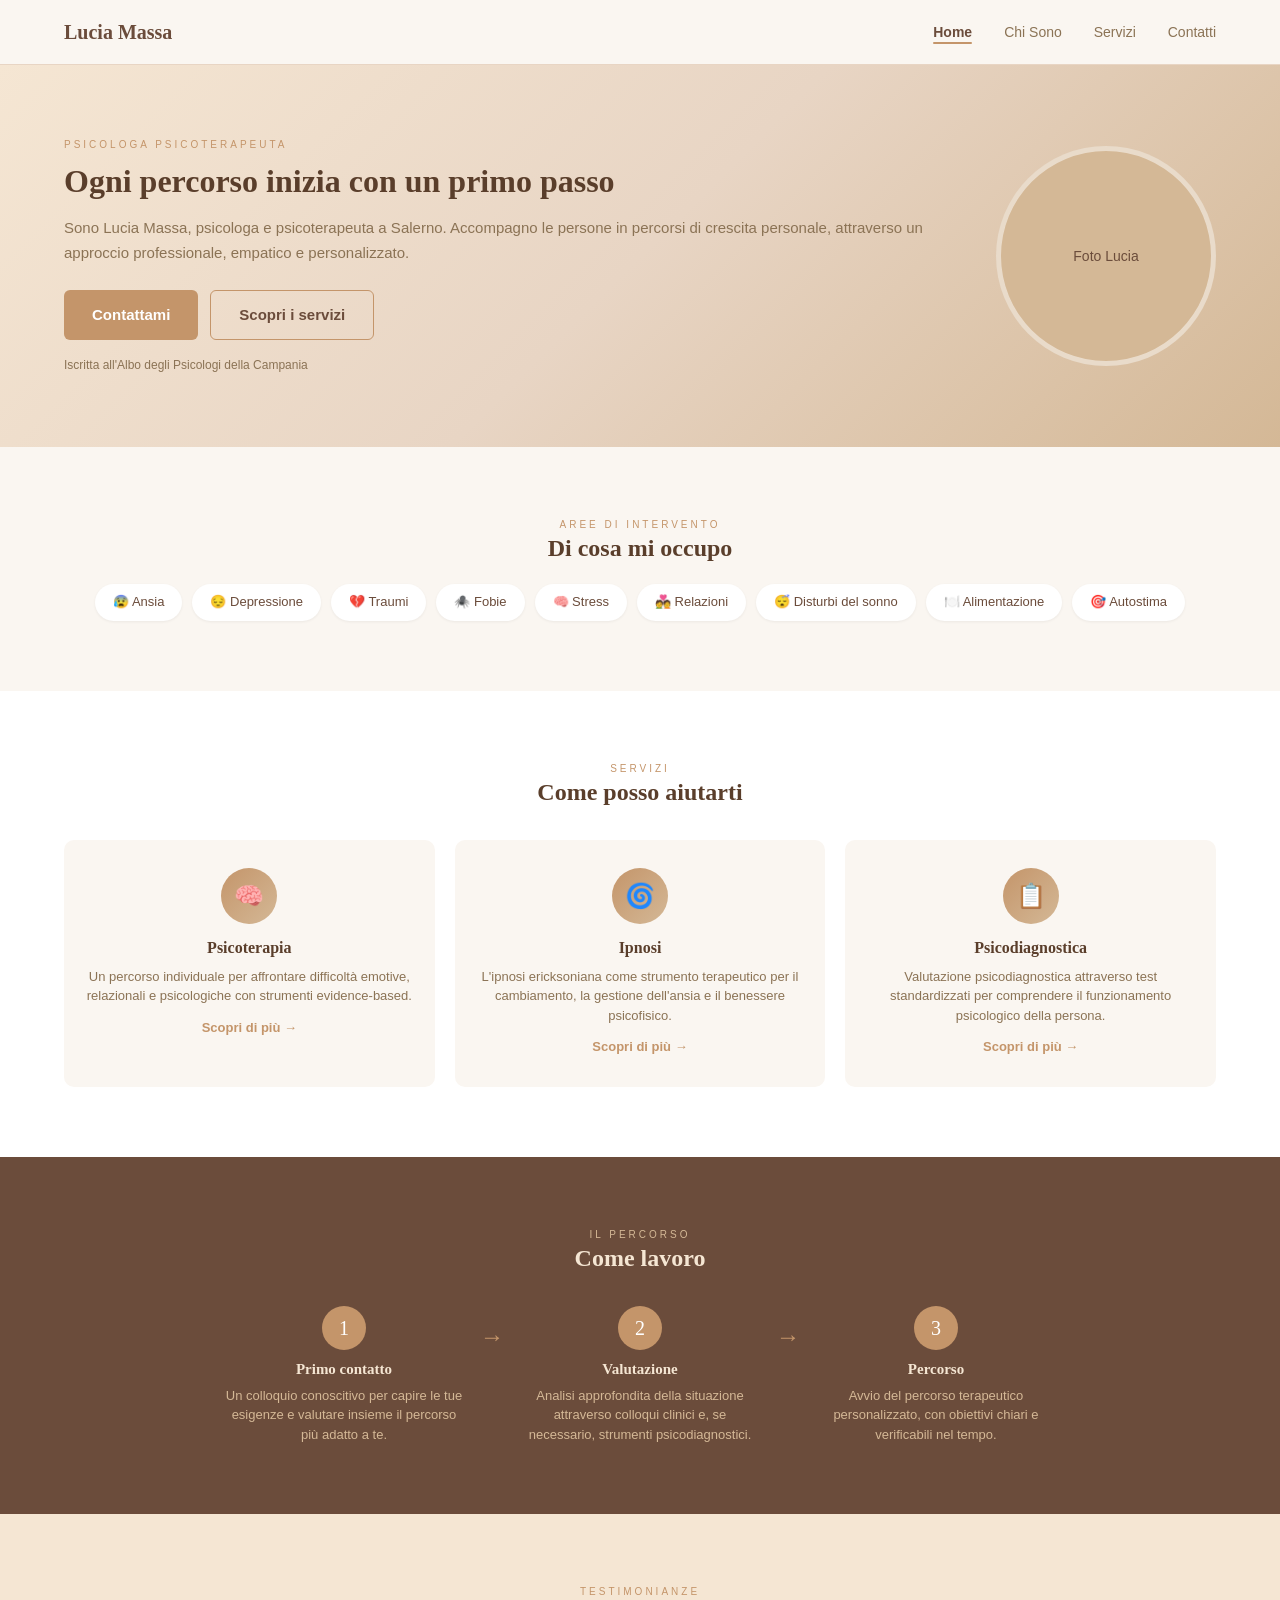
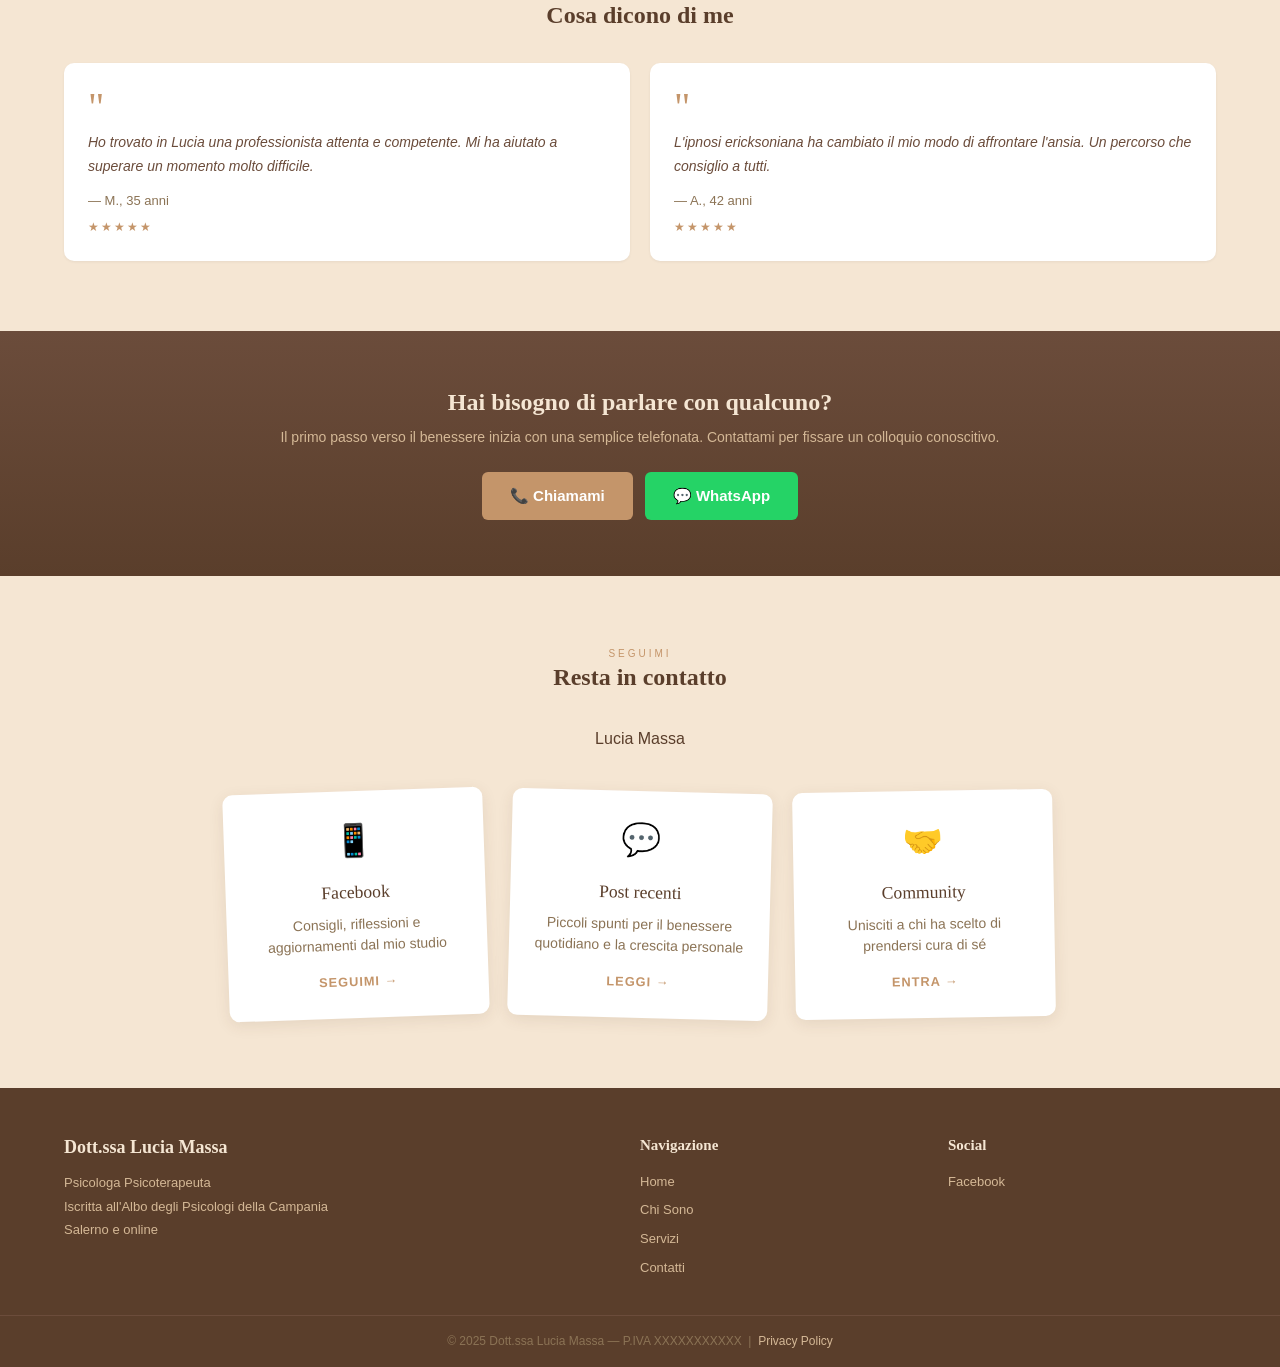
==== commit 39c74633: "feat: restore Facebook plugin above social cards Both Facebook Page Plugin (timeline) and tilted soc" ====
--- a/index.html
+++ b/index.html
@@ -206,6 +206,22 @@
       <div class="container" style="text-align: center;">
         <p class="section-label">SEGUIMI</p>
         <h2>Resta in contatto</h2>
+        <div class="fb-embed-wrapper">
+          <div
+            class="fb-page"
+            data-href="https://www.facebook.com/lucia.massa.106"
+            data-tabs="timeline"
+            data-width="500"
+            data-height="400"
+            data-small-header="false"
+            data-adapt-container-width="true"
+            data-hide-cover="false"
+            data-show-facepile="true">
+            <blockquote cite="https://www.facebook.com/lucia.massa.106" class="fb-xfbml-parse-ignore">
+              <a href="https://www.facebook.com/lucia.massa.106">Lucia Massa</a>
+            </blockquote>
+          </div>
+        </div>
         <div class="social-cards">
           <a href="https://www.facebook.com/lucia.massa.106" target="_blank" rel="noopener" class="social-card">
             <div class="social-card-icon">📱</div>
@@ -267,6 +283,7 @@
   <div id="fb-root"></div>
 
   <script src="js/main.js" defer></script>
+  <script async defer crossorigin="anonymous" src="https://connect.facebook.net/it_IT/sdk.js#xfbml=1&version=v19.0"></script>
 
 </body>
 </html>
--- a/css/style.css
+++ b/css/style.css
@@ -717,6 +717,12 @@
   background-color: var(--bg-secondary);
 }
 
+.fb-embed-wrapper {
+  margin: 2rem auto 2.5rem;
+  display: flex;
+  justify-content: center;
+}
+
 .social-cards {
   display: flex;
   justify-content: center;
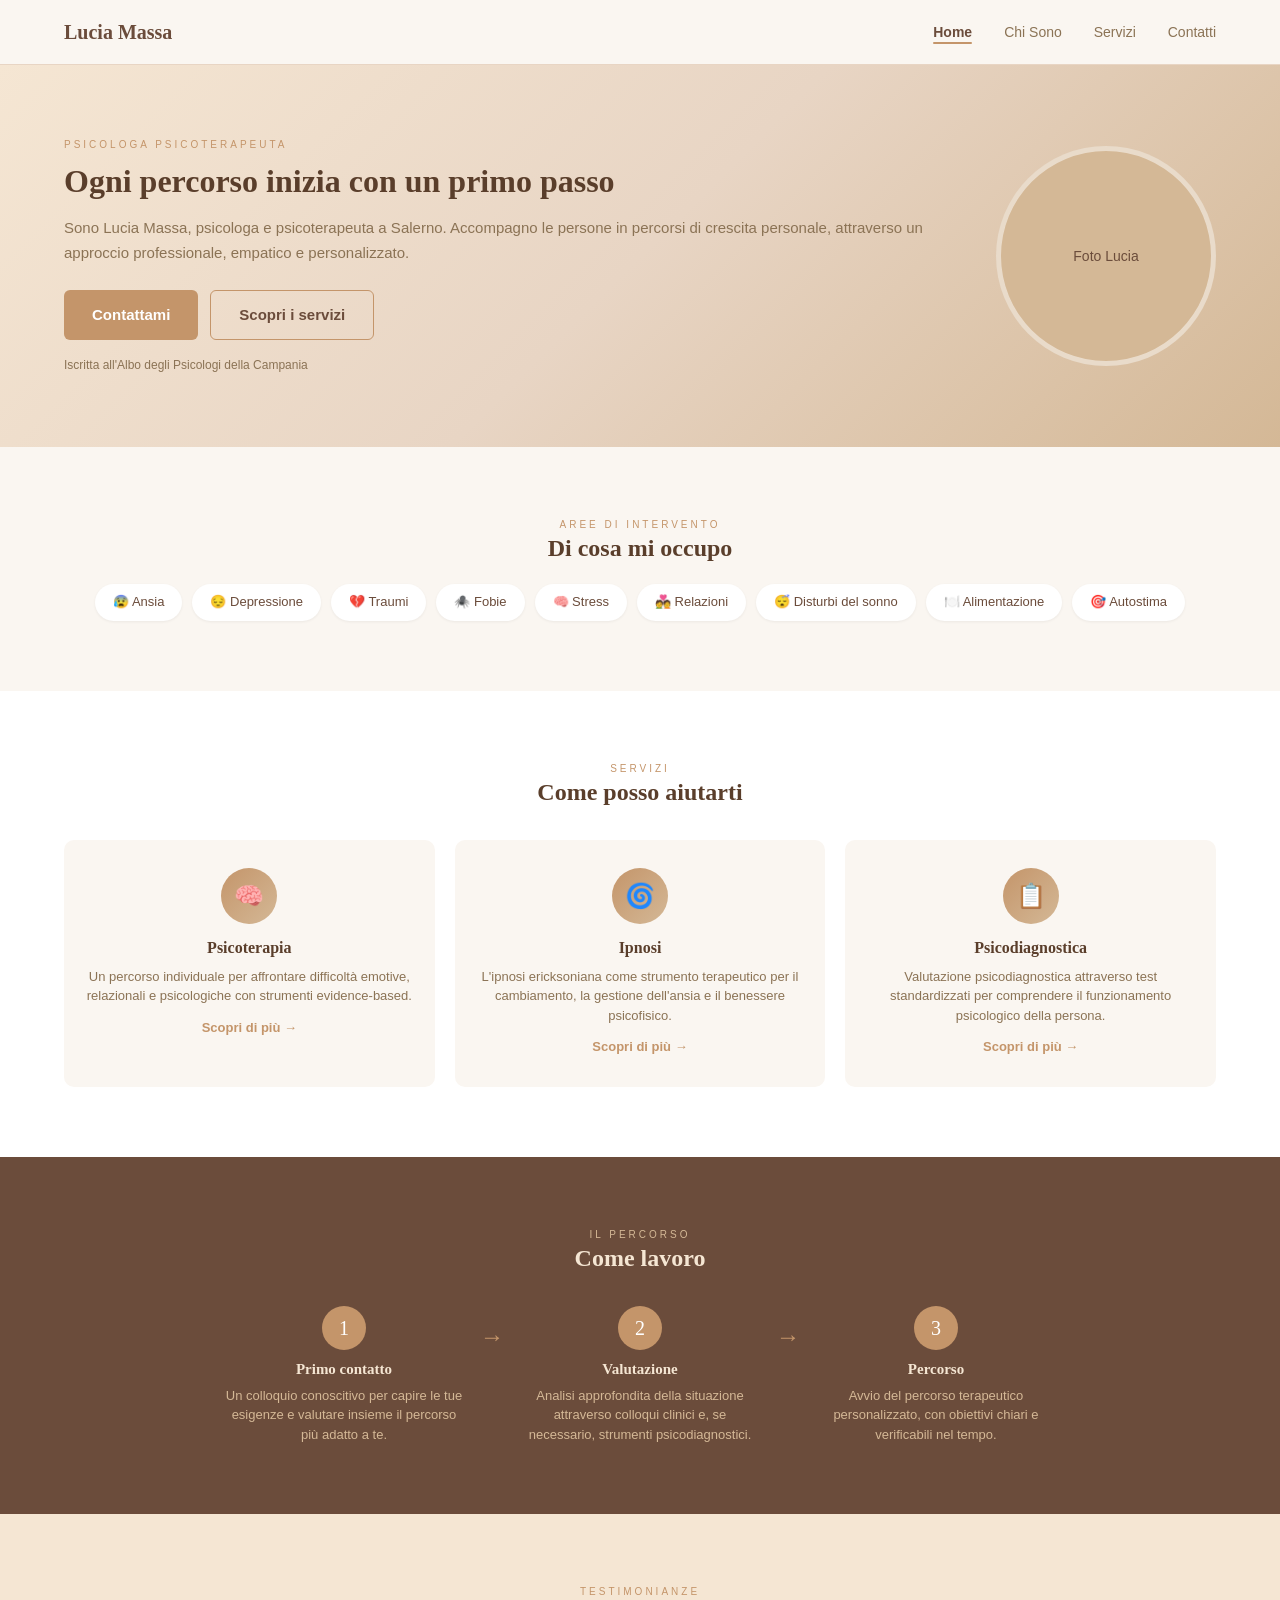
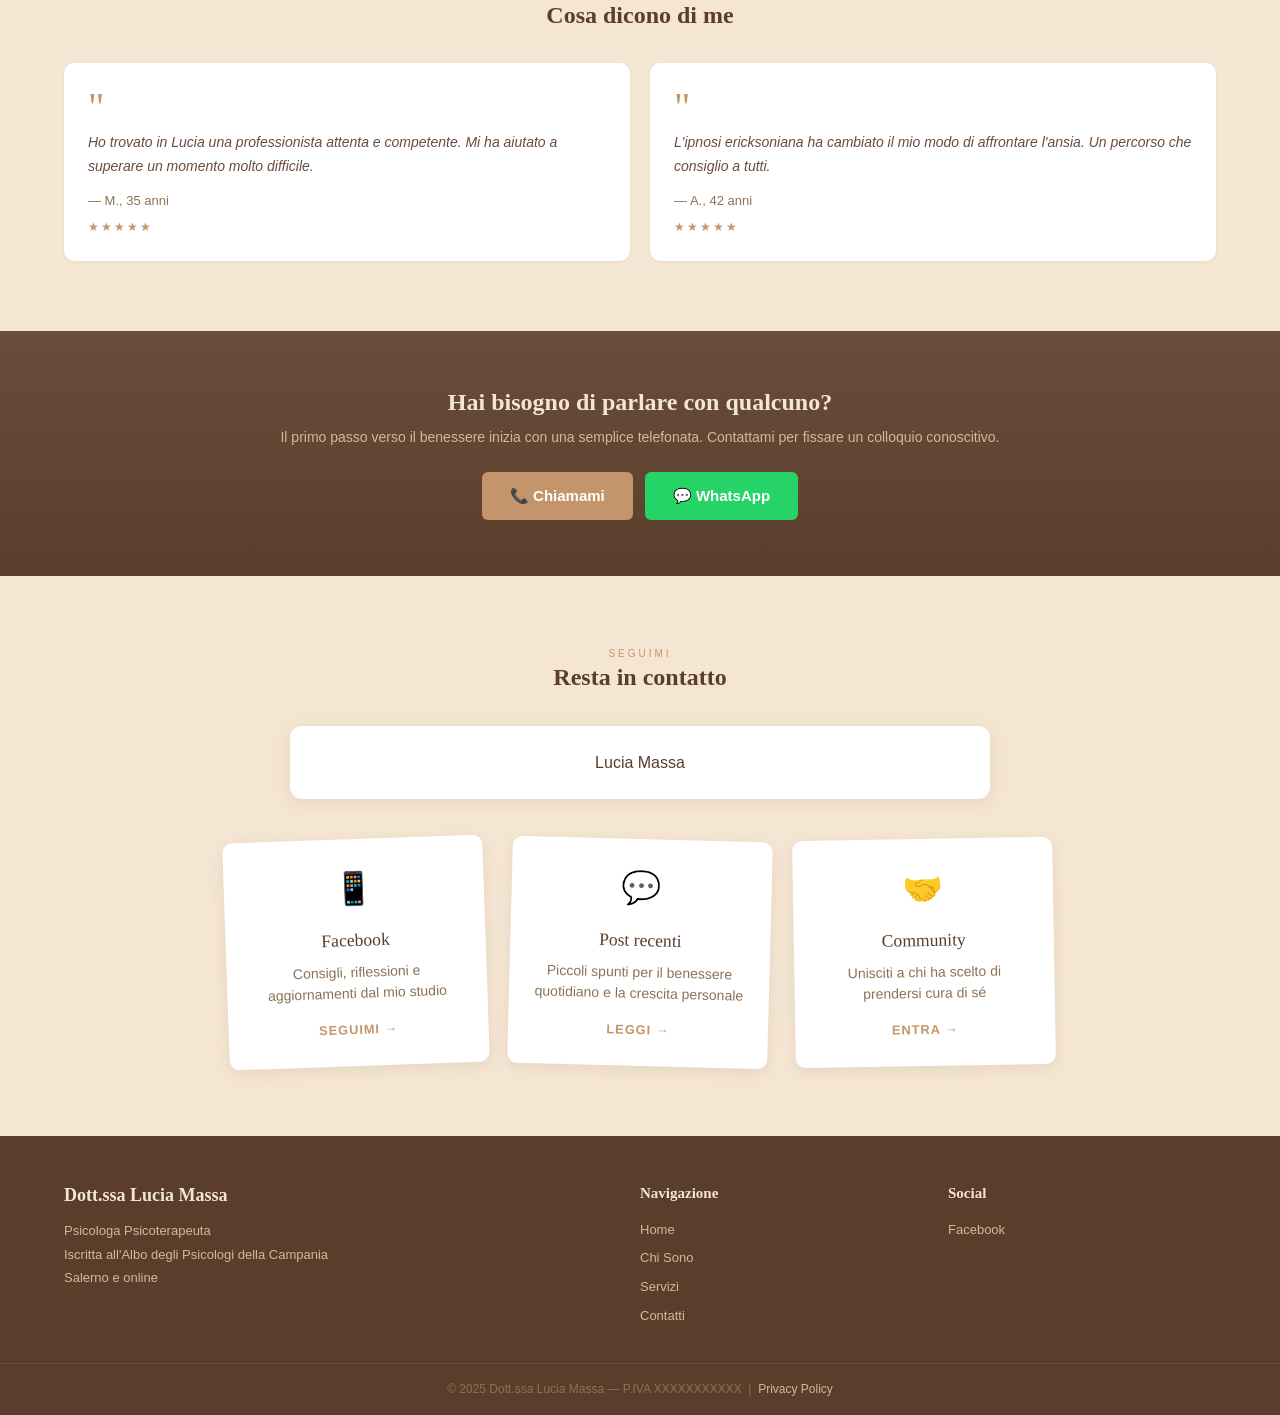
==== commit aa13d019: "feat: enlarge Facebook plugin embed with card styling Increased plugin dimensions, added white card " ====
--- a/index.html
+++ b/index.html
@@ -211,8 +211,8 @@
             class="fb-page"
             data-href="https://www.facebook.com/lucia.massa.106"
             data-tabs="timeline"
-            data-width="500"
-            data-height="400"
+            data-width="800"
+            data-height="600"
             data-small-header="false"
             data-adapt-container-width="true"
             data-hide-cover="false"
--- a/css/style.css
+++ b/css/style.css
@@ -719,8 +719,19 @@
 
 .fb-embed-wrapper {
   margin: 2rem auto 2.5rem;
+  max-width: 700px;
+  background: white;
+  border-radius: 12px;
+  padding: 1.5rem;
+  box-shadow: 0 4px 20px rgba(90, 62, 43, 0.1);
   display: flex;
   justify-content: center;
+}
+
+.fb-embed-wrapper .fb-page,
+.fb-embed-wrapper .fb-page iframe,
+.fb-embed-wrapper .fb-page span {
+  width: 100% !important;
 }
 
 .social-cards {
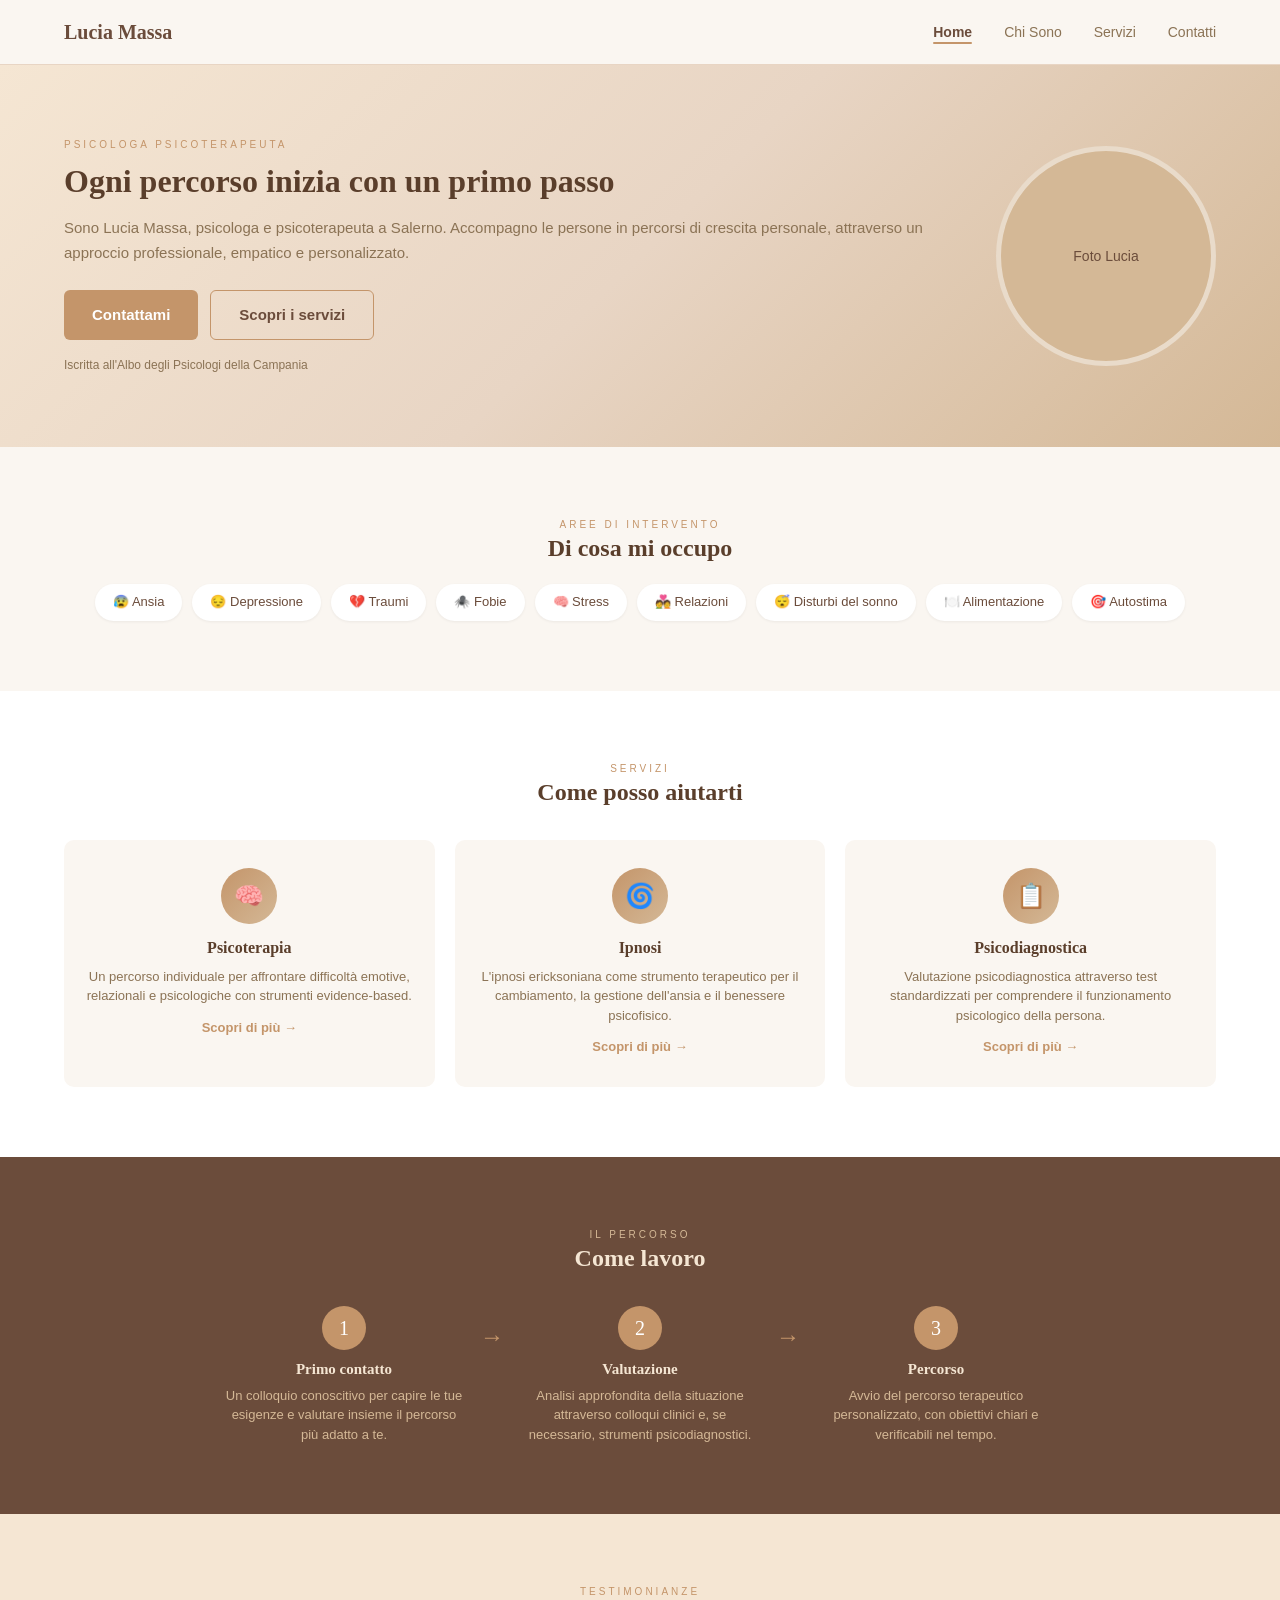
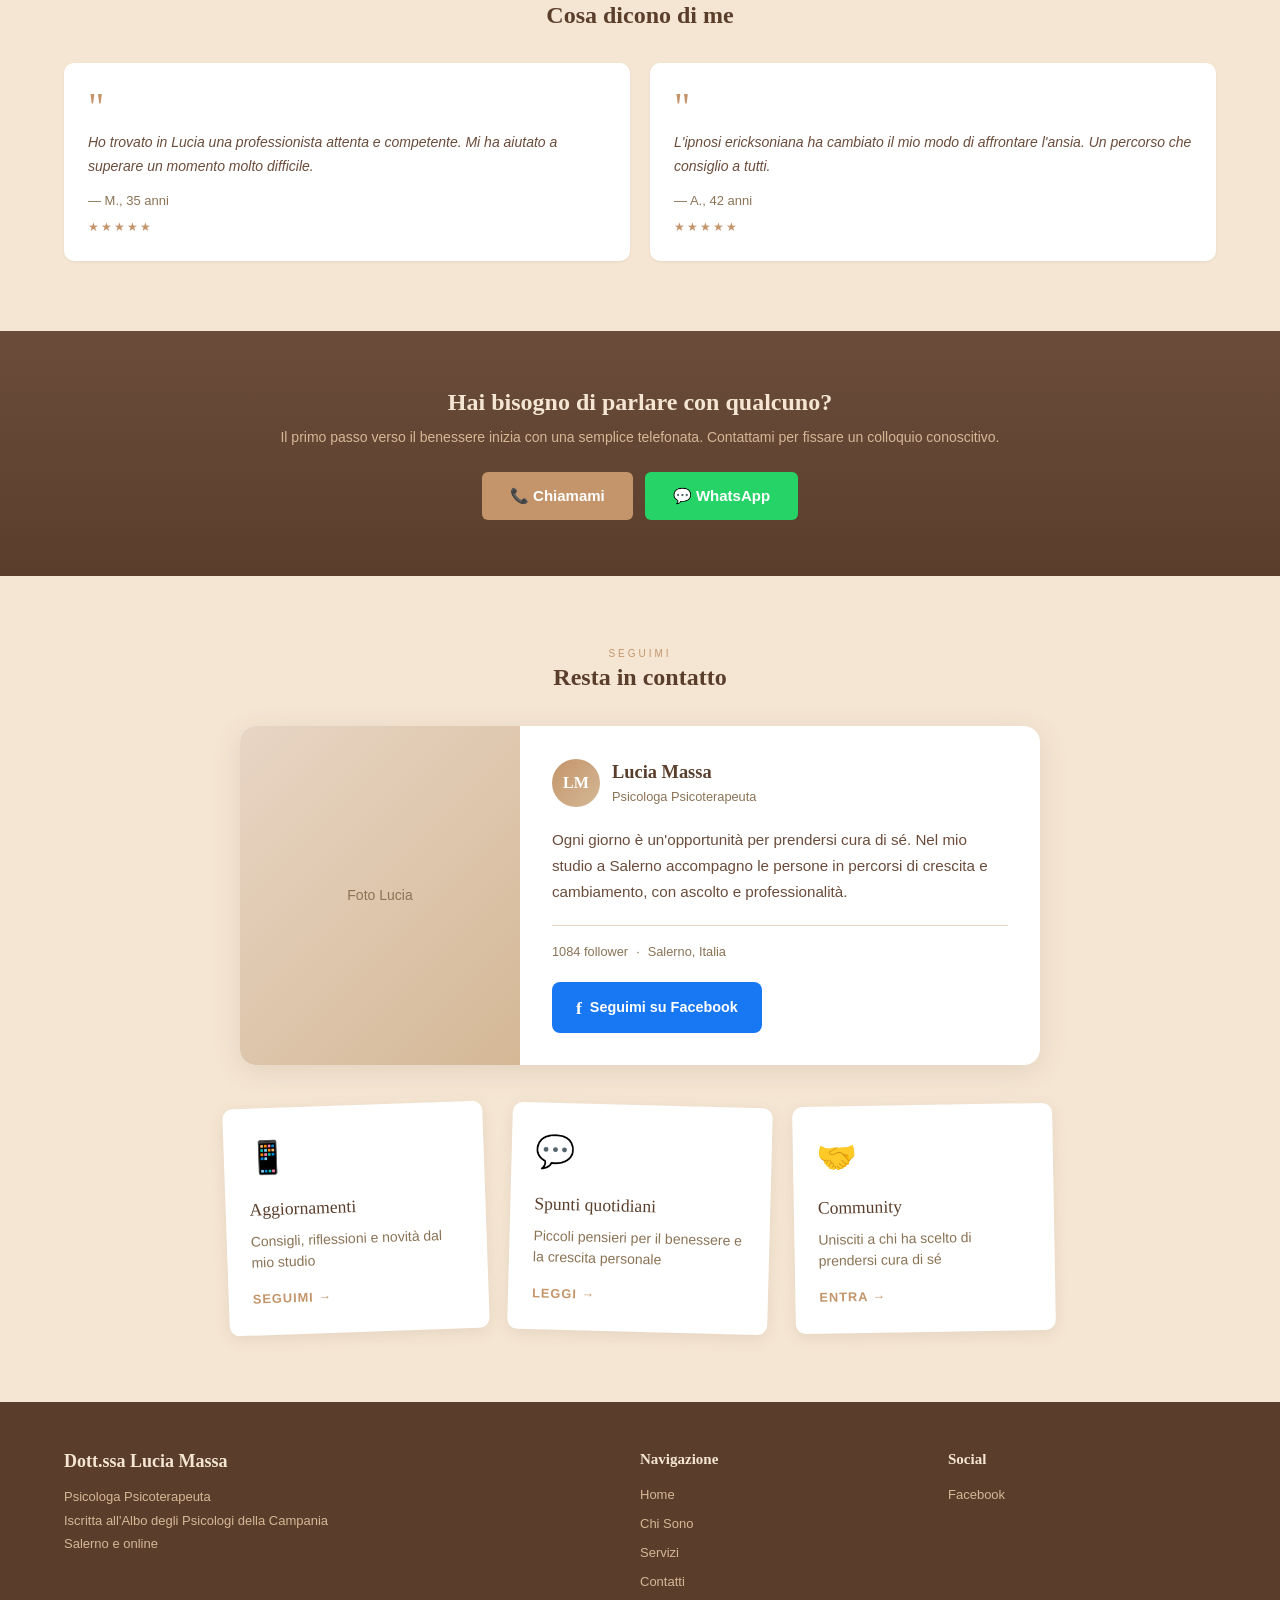
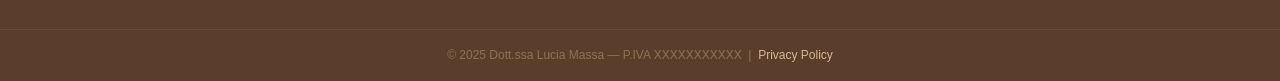
==== commit 67548488: "feat: replace FB plugin with custom featured card Removed Facebook SDK dependency. Created native fe" ====
--- a/index.html
+++ b/index.html
@@ -203,36 +203,46 @@
 
     <!-- Social -->
     <section class="social-section section-padding fade-in">
-      <div class="container" style="text-align: center;">
-        <p class="section-label">SEGUIMI</p>
-        <h2>Resta in contatto</h2>
-        <div class="fb-embed-wrapper">
-          <div
-            class="fb-page"
-            data-href="https://www.facebook.com/lucia.massa.106"
-            data-tabs="timeline"
-            data-width="800"
-            data-height="600"
-            data-small-header="false"
-            data-adapt-container-width="true"
-            data-hide-cover="false"
-            data-show-facepile="true">
-            <blockquote cite="https://www.facebook.com/lucia.massa.106" class="fb-xfbml-parse-ignore">
-              <a href="https://www.facebook.com/lucia.massa.106">Lucia Massa</a>
-            </blockquote>
-          </div>
-        </div>
+      <div class="container">
+        <div style="text-align: center;">
+          <p class="section-label">SEGUIMI</p>
+          <h2>Resta in contatto</h2>
+        </div>
+        <a href="https://www.facebook.com/lucia.massa.106" target="_blank" rel="noopener" class="fb-featured-card">
+          <div class="fb-featured-img">
+            <div class="fb-featured-img-placeholder">Foto Lucia</div>
+          </div>
+          <div class="fb-featured-content">
+            <div class="fb-featured-header">
+              <div class="fb-featured-avatar-placeholder">LM</div>
+              <div>
+                <p class="fb-featured-name">Lucia Massa</p>
+                <p class="fb-featured-handle">Psicologa Psicoterapeuta</p>
+              </div>
+            </div>
+            <p class="fb-featured-text">Ogni giorno è un'opportunità per prendersi cura di sé. Nel mio studio a Salerno accompagno le persone in percorsi di crescita e cambiamento, con ascolto e professionalità.</p>
+            <div class="fb-featured-stats">
+              <span>1084 follower</span>
+              <span>·</span>
+              <span>Salerno, Italia</span>
+            </div>
+            <div class="fb-featured-btn">
+              <span class="fb-featured-btn-icon">f</span>
+              Seguimi su Facebook
+            </div>
+          </div>
+        </a>
         <div class="social-cards">
           <a href="https://www.facebook.com/lucia.massa.106" target="_blank" rel="noopener" class="social-card">
             <div class="social-card-icon">📱</div>
-            <p class="social-card-title">Facebook</p>
-            <p class="social-card-text">Consigli, riflessioni e aggiornamenti dal mio studio</p>
+            <p class="social-card-title">Aggiornamenti</p>
+            <p class="social-card-text">Consigli, riflessioni e novità dal mio studio</p>
             <span class="social-card-cta">Seguimi →</span>
           </a>
           <a href="https://www.facebook.com/lucia.massa.106" target="_blank" rel="noopener" class="social-card">
             <div class="social-card-icon">💬</div>
-            <p class="social-card-title">Post recenti</p>
-            <p class="social-card-text">Piccoli spunti per il benessere quotidiano e la crescita personale</p>
+            <p class="social-card-title">Spunti quotidiani</p>
+            <p class="social-card-text">Piccoli pensieri per il benessere e la crescita personale</p>
             <span class="social-card-cta">Leggi →</span>
           </a>
           <a href="https://www.facebook.com/lucia.massa.106" target="_blank" rel="noopener" class="social-card">
@@ -283,7 +293,6 @@
   <div id="fb-root"></div>
 
   <script src="js/main.js" defer></script>
-  <script async defer crossorigin="anonymous" src="https://connect.facebook.net/it_IT/sdk.js#xfbml=1&version=v19.0"></script>
 
 </body>
 </html>
--- a/css/style.css
+++ b/css/style.css
@@ -717,21 +717,122 @@
   background-color: var(--bg-secondary);
 }
 
-.fb-embed-wrapper {
+.fb-featured-card {
+  display: flex;
+  max-width: 800px;
   margin: 2rem auto 2.5rem;
-  max-width: 700px;
   background: white;
-  border-radius: 12px;
-  padding: 1.5rem;
-  box-shadow: 0 4px 20px rgba(90, 62, 43, 0.1);
-  display: flex;
+  border-radius: 16px;
+  overflow: hidden;
+  box-shadow: 0 6px 30px rgba(90, 62, 43, 0.12);
+  text-decoration: none;
+  color: var(--text-dark);
+  transition: transform 0.3s ease, box-shadow 0.3s ease;
+}
+
+.fb-featured-card:hover {
+  transform: translateY(-4px);
+  box-shadow: 0 12px 40px rgba(90, 62, 43, 0.18);
+}
+
+.fb-featured-img {
+  flex: 0 0 280px;
+  min-height: 320px;
+}
+
+.fb-featured-img-placeholder {
+  width: 100%;
+  height: 100%;
+  background: linear-gradient(135deg, var(--bg-tertiary), var(--bg-warm));
+  display: flex;
+  align-items: center;
   justify-content: center;
-}
-
-.fb-embed-wrapper .fb-page,
-.fb-embed-wrapper .fb-page iframe,
-.fb-embed-wrapper .fb-page span {
-  width: 100% !important;
+  color: var(--text-light);
+  font-size: 0.875rem;
+}
+
+.fb-featured-content {
+  flex: 1;
+  padding: 2rem;
+  display: flex;
+  flex-direction: column;
+  text-align: left;
+}
+
+.fb-featured-header {
+  display: flex;
+  align-items: center;
+  gap: 0.75rem;
+  margin-bottom: 1.25rem;
+}
+
+.fb-featured-avatar-placeholder {
+  width: 48px;
+  height: 48px;
+  border-radius: 50%;
+  background: linear-gradient(135deg, var(--accent), var(--bg-warm));
+  display: flex;
+  align-items: center;
+  justify-content: center;
+  color: white;
+  font-family: var(--font-heading);
+  font-weight: bold;
+  font-size: 1rem;
+  flex-shrink: 0;
+}
+
+.fb-featured-name {
+  font-family: var(--font-heading);
+  font-size: 1.15rem;
+  font-weight: bold;
+  color: var(--text-dark);
+}
+
+.fb-featured-handle {
+  font-size: 0.8rem;
+  color: var(--text-light);
+}
+
+.fb-featured-text {
+  font-size: 0.95rem;
+  line-height: 1.7;
+  color: var(--text-mid);
+  flex: 1;
+}
+
+.fb-featured-stats {
+  display: flex;
+  gap: 0.5rem;
+  font-size: 0.8rem;
+  color: var(--text-light);
+  margin-top: 1.25rem;
+  padding-top: 1rem;
+  border-top: 1px solid var(--bg-tertiary);
+}
+
+.fb-featured-btn {
+  display: inline-flex;
+  align-items: center;
+  gap: 0.5rem;
+  margin-top: 1.25rem;
+  padding: 0.7rem 1.5rem;
+  background: #1877f2;
+  color: white;
+  border-radius: 8px;
+  font-size: 0.9rem;
+  font-weight: 600;
+  align-self: flex-start;
+  transition: background 0.2s ease;
+}
+
+.fb-featured-card:hover .fb-featured-btn {
+  background: #1565c0;
+}
+
+.fb-featured-btn-icon {
+  font-family: Georgia, serif;
+  font-weight: bold;
+  font-size: 1.1rem;
 }
 
 .social-cards {
@@ -1472,6 +1573,29 @@
     order: -1;
   }
 
+  .fb-featured-card {
+    flex-direction: column;
+  }
+
+  .fb-featured-img {
+    flex: none;
+    min-height: 200px;
+  }
+
+  .fb-featured-content {
+    padding: 1.5rem;
+  }
+
+  .social-card {
+    width: 100%;
+  }
+
+  .social-card:nth-child(1),
+  .social-card:nth-child(2),
+  .social-card:nth-child(3) {
+    transform: none;
+  }
+
   .prima-visita-grid {
     grid-template-columns: repeat(2, 1fr);
   }
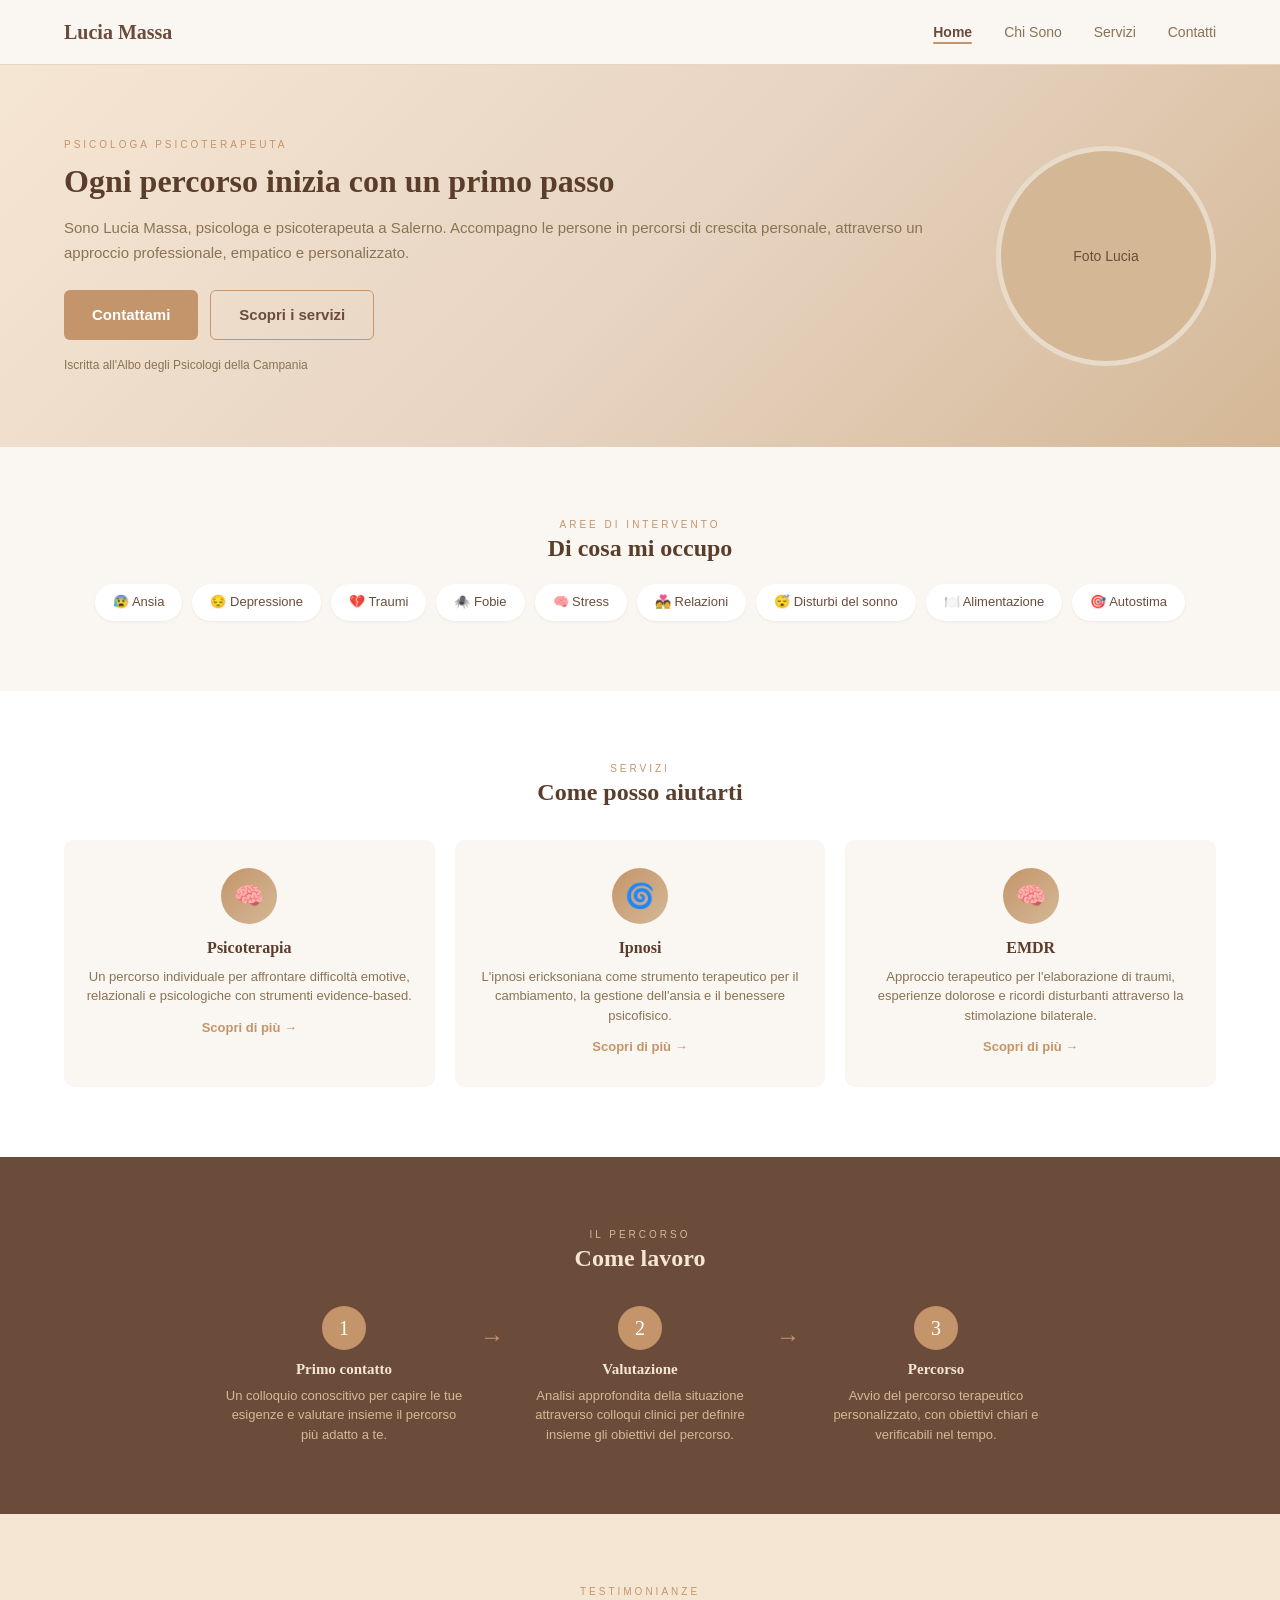
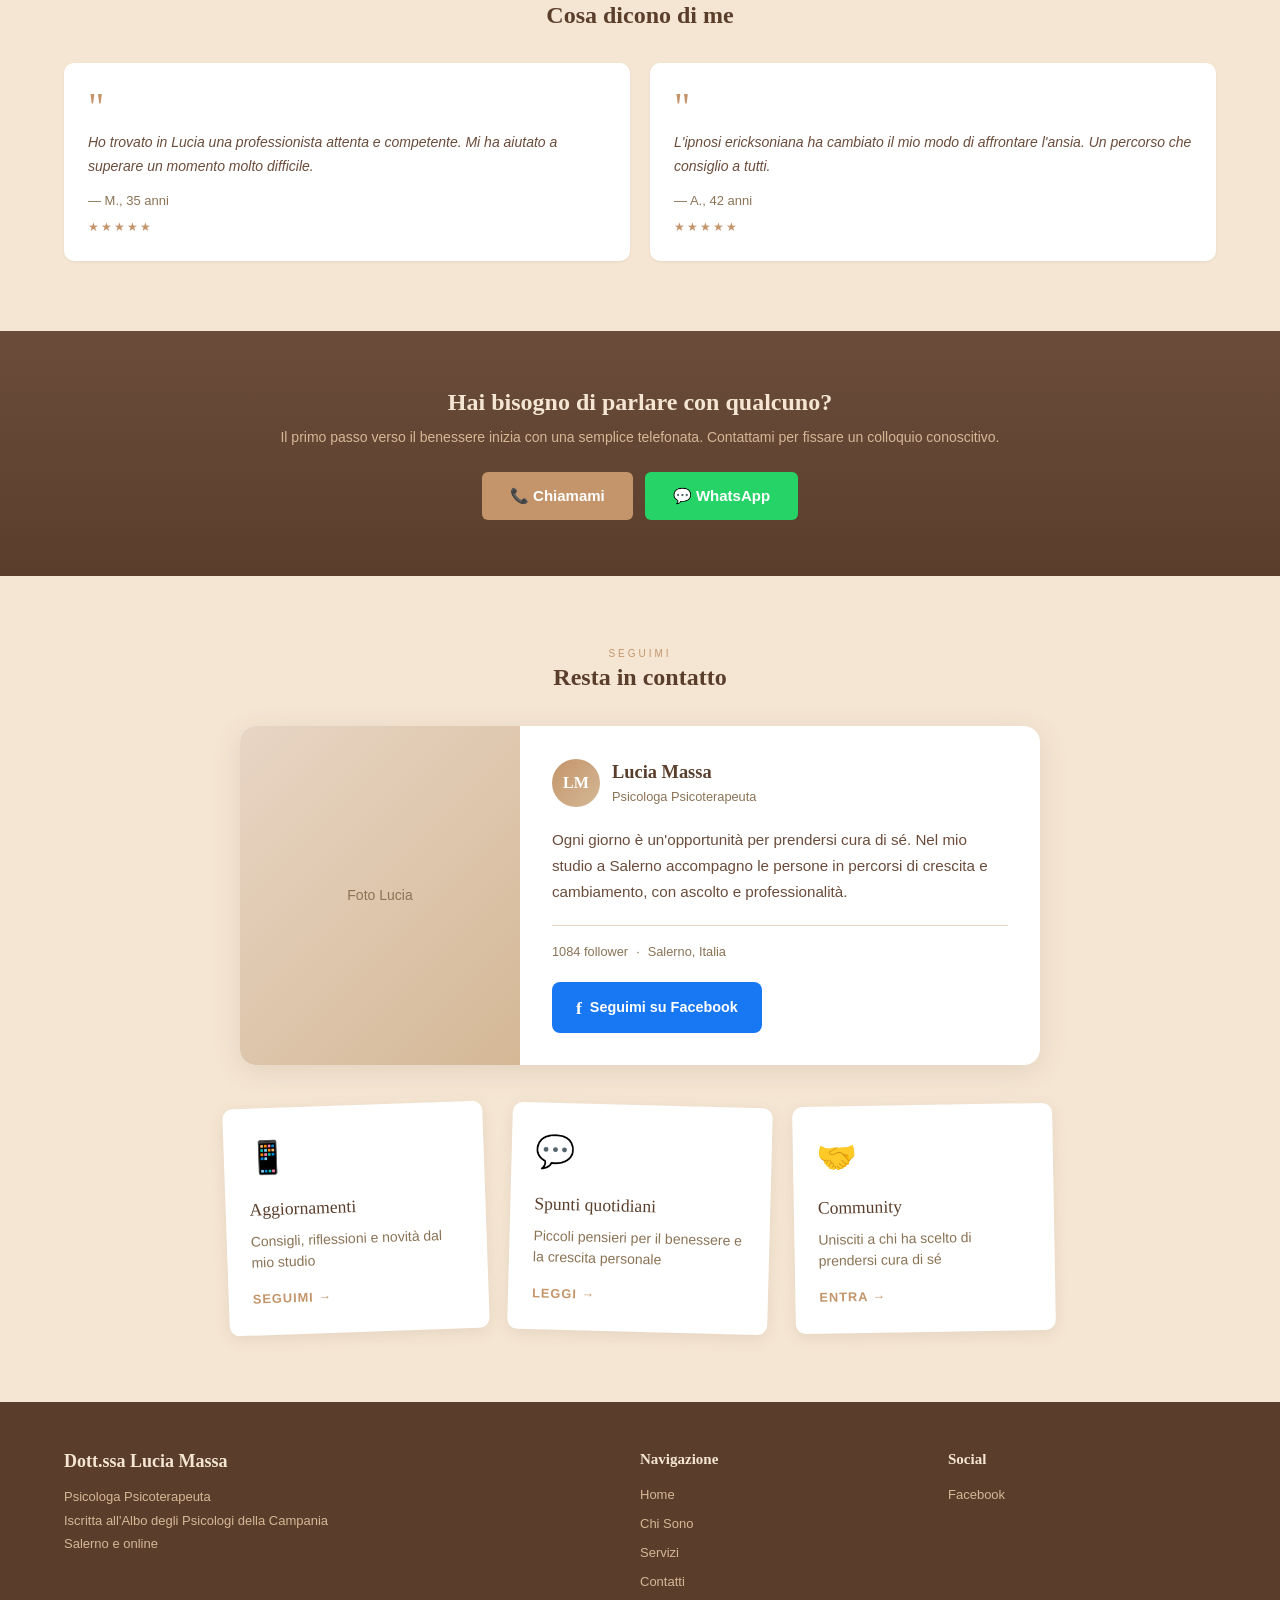
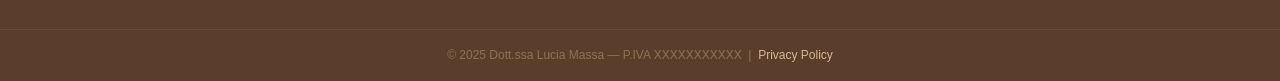
==== commit 2f6da4d4: "feat: replace Psicodiagnostica with EMDR across entire site Replaced all references to Psicodiagnost" ====
--- a/index.html
+++ b/index.html
@@ -4,11 +4,11 @@
   <meta charset="UTF-8">
   <meta name="viewport" content="width=device-width, initial-scale=1.0">
   <title>Dott.ssa Lucia Massa — Psicologa Psicoterapeuta Salerno</title>
-  <meta name="description" content="Dott.ssa Lucia Massa, Psicologa Psicoterapeuta a Salerno. Psicoterapia, ipnosi ericksoniana e psicodiagnostica per adulti. Prenota il tuo primo colloquio.">
+  <meta name="description" content="Dott.ssa Lucia Massa, Psicologa Psicoterapeuta a Salerno. Psicoterapia, ipnosi ericksoniana ed EMDR per adulti. Prenota il tuo primo colloquio.">
 
   <!-- Open Graph -->
   <meta property="og:title" content="Dott.ssa Lucia Massa — Psicologa Psicoterapeuta Salerno">
-  <meta property="og:description" content="Psicologa Psicoterapeuta a Salerno. Psicoterapia individuale, ipnosi ericksoniana e psicodiagnostica. Prenota il tuo primo colloquio.">
+  <meta property="og:description" content="Psicologa Psicoterapeuta a Salerno. Psicoterapia individuale, ipnosi ericksoniana ed EMDR. Prenota il tuo primo colloquio.">
   <meta property="og:type" content="website">
   <meta property="og:locale" content="it_IT">
   <meta property="og:image" content="img/lucia-hero.jpg">
@@ -130,10 +130,10 @@
             <p>L'ipnosi ericksoniana come strumento terapeutico per il cambiamento, la gestione dell'ansia e il benessere psicofisico.</p>
             <span class="card-link">Scopri di più →</span>
           </a>
-          <a href="servizi.html#psicodiagnostica" class="service-card">
-            <div class="service-icon">📋</div>
-            <h3>Psicodiagnostica</h3>
-            <p>Valutazione psicodiagnostica attraverso test standardizzati per comprendere il funzionamento psicologico della persona.</p>
+          <a href="servizi.html#emdr" class="service-card">
+            <div class="service-icon">🧠</div>
+            <h3>EMDR</h3>
+            <p>Approccio terapeutico per l'elaborazione di traumi, esperienze dolorose e ricordi disturbanti attraverso la stimolazione bilaterale.</p>
             <span class="card-link">Scopri di più →</span>
           </a>
         </div>
@@ -155,7 +155,7 @@
           <div class="step">
             <div class="step-number">2</div>
             <h3>Valutazione</h3>
-            <p>Analisi approfondita della situazione attraverso colloqui clinici e, se necessario, strumenti psicodiagnostici.</p>
+            <p>Analisi approfondita della situazione attraverso colloqui clinici per definire insieme gli obiettivi del percorso.</p>
           </div>
           <span class="step-arrow">→</span>
           <div class="step">
